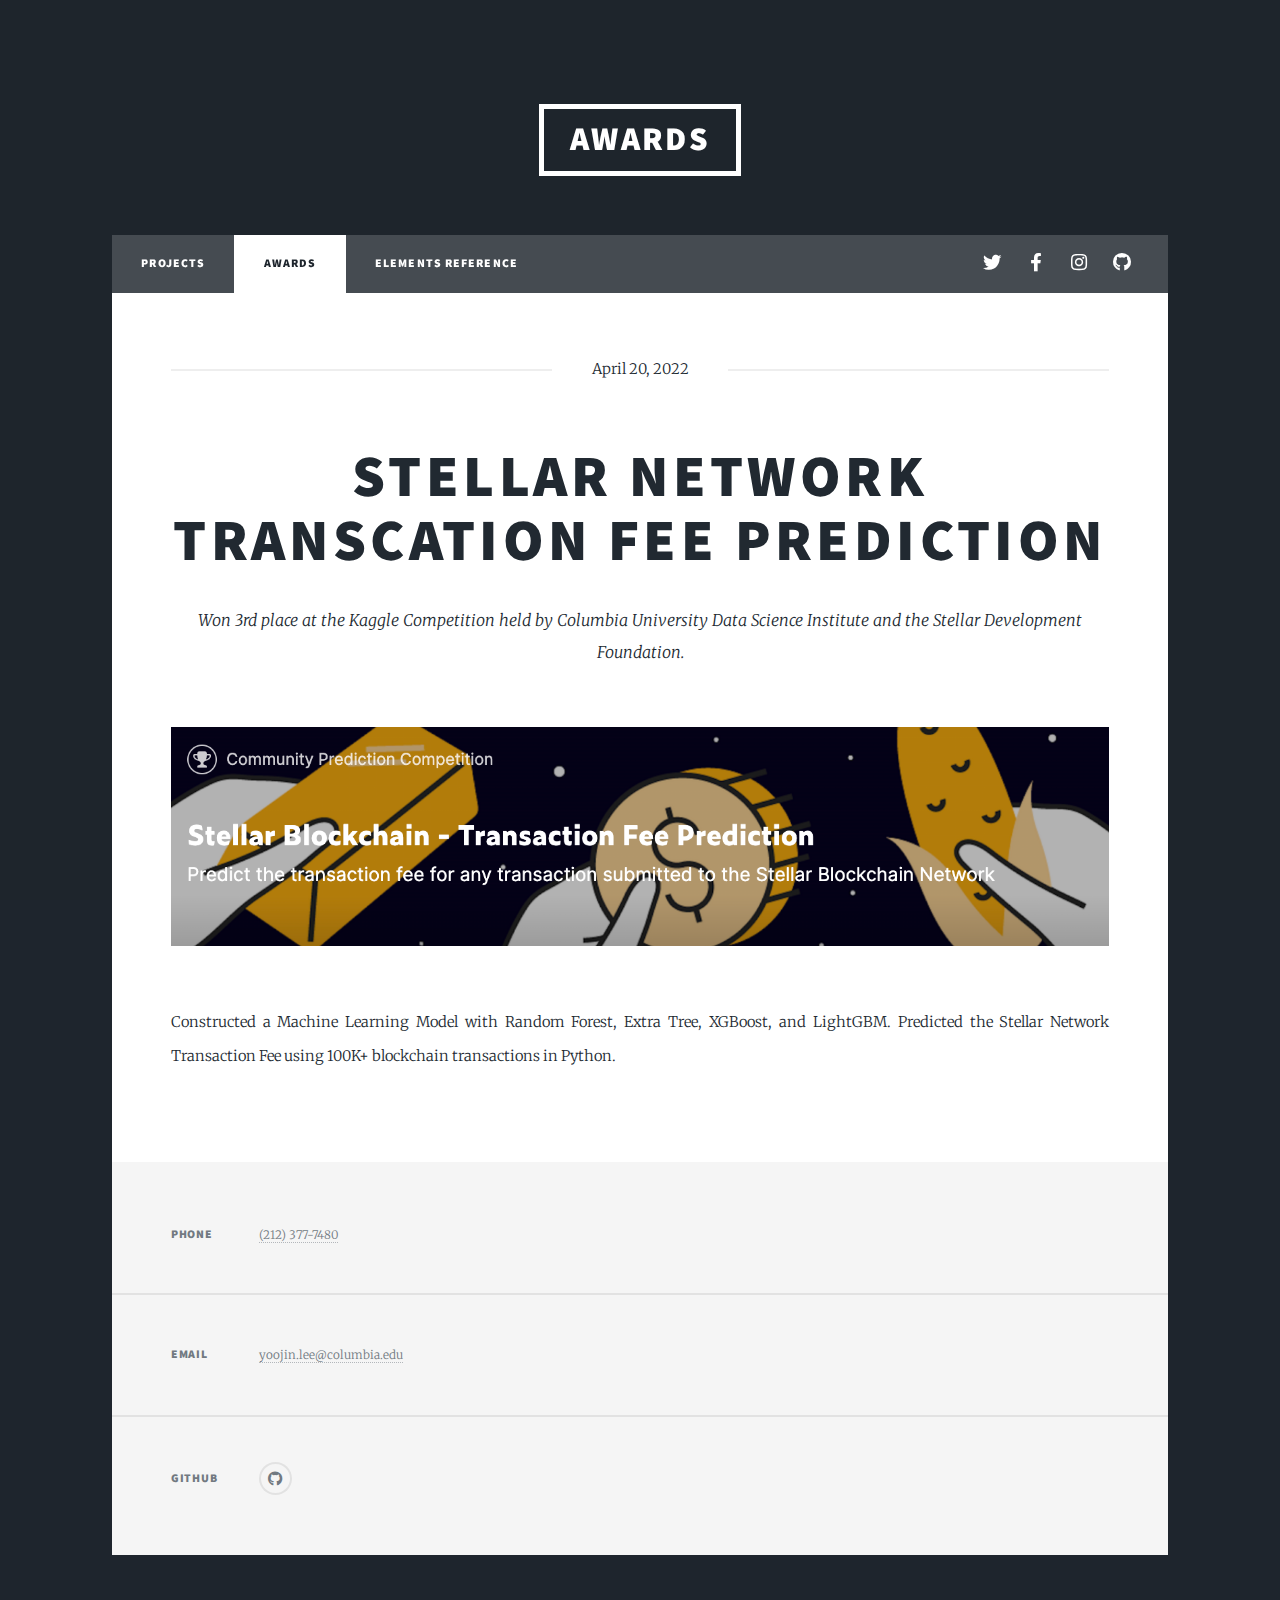
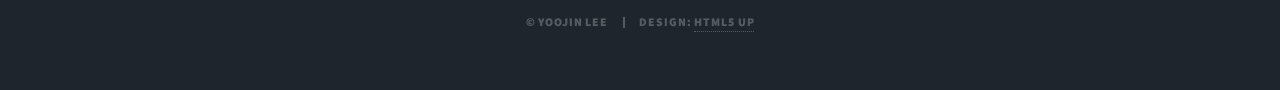
==== generic.html @ 4688cf3a "Add files via upload" ====
<!DOCTYPE HTML>
<!--
	Massively by HTML5 UP
	html5up.net | @ajlkn
	Free for personal and commercial use under the CCA 3.0 license (html5up.net/license)
-->
<html>
	<head>
		<title>Generic Page - Massively by HTML5 UP</title>
		<meta charset="utf-8" />
		<meta name="viewport" content="width=device-width, initial-scale=1, user-scalable=no" />
		<link rel="stylesheet" href="assets/css/main.css" />
		<noscript><link rel="stylesheet" href="assets/css/noscript.css" /></noscript>
	</head>
	<body class="is-preload">

		<!-- Wrapper -->
			<div id="wrapper">

				<!-- Header -->
					<header id="header">
						<a href="index.html" class="logo">AWARDS</a>
					</header>

				<!-- Nav -->
					<nav id="nav">
						<ul class="links">
							<li><a href="index.html">Projects</a></li>
							<li class="active"><a href="generic.html">Awards</a></li>
							<li><a href="elements.html">Elements Reference</a></li>
						</ul>
						<ul class="icons">
							<li><a href="#" class="icon brands fa-twitter"><span class="label">Twitter</span></a></li>
							<li><a href="#" class="icon brands fa-facebook-f"><span class="label">Facebook</span></a></li>
							<li><a href="#" class="icon brands fa-instagram"><span class="label">Instagram</span></a></li>
							<li><a href="#" class="icon brands fa-github"><span class="label">GitHub</span></a></li>
						</ul>
					</nav>

				<!-- Main -->
					<div id="main">

						<!-- Post -->
							<section class="post">
								<header class="major">
									<span class="date">April 20, 2022</span>
									<h1>Stellar Network Transcation Fee prediction<br />
									</h1>
									<p>Won 3rd place at the Kaggle Competition held by Columbia University Data Science Institute and the Stellar Development Foundation.</p>
								</header>
								<div class="image main"><img src="images/kaggle.png" alt="" /></div>
								<p> Constructed a Machine Learning Model with Random Forest, Extra Tree, XGBoost, and LightGBM. Predicted the Stellar Network Transaction Fee using 100K+ blockchain transactions in Python.
									</p>
							</section>

					</div>

				<!-- Footer -->
					<footer id="footer">

						<section class="split contact">
							<section>
								<h3>Phone</h3>
								<p><a href="#">(212) 377-7480</a></p>
							</section>
							<section>
								<h3>Email</h3>
								<p><a href="#">yoojin.lee@columbia.edu</a></p>
							</section>
							<section>
								<h3>Github</h3>
								<ul class="icons alt">
									<li><a href="#" class="icon brands alt fa-github"><span class="label">GitHub</span></a></li>
								</ul>
							</section>
						</section>
					</footer>

				<!-- Copyright -->
					<div id="copyright">
						<ul><li>&copy; Yoojin Lee</li><li>Design: <a href="https://html5up.net">HTML5 UP</a></li></ul>
					</div>

			</div>

		<!-- Scripts -->
			<script src="assets/js/jquery.min.js"></script>
			<script src="assets/js/jquery.scrollex.min.js"></script>
			<script src="assets/js/jquery.scrolly.min.js"></script>
			<script src="assets/js/browser.min.js"></script>
			<script src="assets/js/breakpoints.min.js"></script>
			<script src="assets/js/util.js"></script>
			<script src="assets/js/main.js"></script>

	</body>
</html>
---- assets/css/main.css ----
@import url(fontawesome-all.min.css);
@import url("https://fonts.googleapis.com/css?family=Merriweather:300,700,300italic,700italic|Source+Sans+Pro:900");

/*
	Massively by HTML5 UP
	html5up.net | @ajlkn
	Free for personal and commercial use under the CCA 3.0 license (html5up.net/license)
*/

html, body, div, span, applet, object,
iframe, h1, h2, h3, h4, h5, h6, p, blockquote,
pre, a, abbr, acronym, address, big, cite,
code, del, dfn, em, img, ins, kbd, q, s, samp,
small, strike, strong, sub, sup, tt, var, b,
u, i, center, dl, dt, dd, ol, ul, li, fieldset,
form, label, legend, table, caption, tbody,
tfoot, thead, tr, th, td, article, aside,
canvas, details, embed, figure, figcaption,
footer, header, hgroup, menu, nav, output, ruby,
section, summary, time, mark, audio, video {
	margin: 0;
	padding: 0;
	border: 0;
	font-size: 100%;
	font: inherit;
	vertical-align: baseline;}

article, aside, details, figcaption, figure,
footer, header, hgroup, menu, nav, section {
	display: block;}

body {
	line-height: 1;
}

ol, ul {
	list-style: none;
}

blockquote, q {
	quotes: none;
}

	blockquote:before, blockquote:after, q:before, q:after {
		content: '';
		content: none;
	}

table {
	border-collapse: collapse;
	border-spacing: 0;
}

body {
	-webkit-text-size-adjust: none;
}

mark {
	background-color: transparent;
	color: inherit;
}

input::-moz-focus-inner {
	border: 0;
	padding: 0;
}

input, select, textarea {
	-moz-appearance: none;
	-webkit-appearance: none;
	-ms-appearance: none;
	appearance: none;
}

/* Basic */

	@-ms-viewport {
		width: device-width;
	}

	body {
		-ms-overflow-style: scrollbar;
	}

	@media screen and (max-width: 480px) {

		html, body {
			min-width: 320px;
		}

	}

	html {
		box-sizing: border-box;
	}

	*, *:before, *:after {
		box-sizing: inherit;
	}

	body {
		background-color: #1e252d;
	}

		body.is-preload *, body.is-preload *:before, body.is-preload *:after {
			-moz-animation: none !important;
			-webkit-animation: none !important;
			-ms-animation: none !important;
			animation: none !important;
			-moz-transition: none !important;
			-webkit-transition: none !important;
			-ms-transition: none !important;
			transition: none !important;
		}

/* Type */

	html {
		font-size: 16pt;
	}

		@media screen and (max-width: 1680px) {

			html {
				font-size: 12pt;
			}

		}

		@media screen and (max-width: 1280px) {

			html {
				font-size: 11pt;
			}

		}

		@media screen and (max-width: 360px) {

			html {
				font-size: 10pt;
			}

		}

	body {
		color: #212931;
	}

	body, input, select, textarea {
		font-family: "Merriweather", Georgia, serif;
		font-weight: 300;
		font-size: 1rem;
		line-height: 2.375;
	}

	a {
		-moz-transition: color 0.2s ease-in-out, background-color 0.2s ease-in-out, border-color 0.2s ease-in-out, box-shadow 0.2s ease-in-out;
		-webkit-transition: color 0.2s ease-in-out, background-color 0.2s ease-in-out, border-color 0.2s ease-in-out, box-shadow 0.2s ease-in-out;
		-ms-transition: color 0.2s ease-in-out, background-color 0.2s ease-in-out, border-color 0.2s ease-in-out, box-shadow 0.2s ease-in-out;
		transition: color 0.2s ease-in-out, background-color 0.2s ease-in-out, border-color 0.2s ease-in-out, box-shadow 0.2s ease-in-out;
		border-bottom: dotted 1px;
		text-decoration: none;
	}

		a:hover {
			border-bottom-color: transparent;
		}

	strong, b {
		font-weight: 600;
	}

	em, i {
		font-style: italic;
	}

	p {
		text-align: justify;
		margin: 0 0 2rem 0;
	}

	h1, h2, h3, h4, h5, h6 {
		font-family: "Source Sans Pro", Helvetica, sans-serif;
		font-weight: 900;
		line-height: 1.5;
		letter-spacing: 0.075em;
		text-transform: uppercase;
		margin: 0 0 1rem 0;
	}

		h1 a, h2 a, h3 a, h4 a, h5 a, h6 a {
			border-bottom: 0;
			color: inherit;
			text-decoration: none;
		}

	h1 {
		font-size: 4rem;
		line-height: 1.1;
		margin: 0 0 2rem 0;
	}

	h2 {
		font-size: 1.75rem;
		line-height: 1.3;
		margin: 0 0 1.5rem 0;
	}

	h3 {
		font-size: 1.25rem;
		margin: 0 0 1.5rem 0;
	}

	h4 {
		font-size: 1rem;
	}

	h5 {
		font-size: 0.9rem;
	}

	h6 {
		font-size: 0.8rem;
	}

	sub {
		font-size: 0.8rem;
		position: relative;
		top: 0.5rem;
	}

	sup {
		font-size: 0.8rem;
		position: relative;
		top: -0.5rem;
	}

	blockquote {
		border-left: solid 4px;
		font-style: italic;
		margin: 0 0 2rem 0;
		padding: 0.5rem 0 0.5rem 2rem;
	}

	code {
		border: solid 2px;
		font-family: "Courier New", monospace;
		font-size: 0.9rem;
		margin: 0 0.25rem;
		padding: 0.25rem 0.65rem;
	}

	pre {
		-webkit-overflow-scrolling: touch;
		font-family: "Courier New", monospace;
		font-size: 0.9rem;
		margin: 0 0 2rem 0;
	}

		pre code {
			display: block;
			line-height: 1.75;
			padding: 1rem 1.5rem;
			overflow-x: auto;
		}

	hr {
		border: 0;
		border-bottom: solid 2px;
		margin: 3rem 0;
	}

		hr.major {
			margin: 5rem 0;
		}

	.align-left {
		text-align: left;
	}

	.align-center {
		text-align: center;
	}

	.align-right {
		text-align: right;
	}

	input, select, textarea {
		color: #212931;
	}

	a {
		color: #212931;
		border-bottom-color: rgba(33, 41, 49, 0.5);
	}

		a:hover {
			border-bottom-color: transparent;
			color: #18bfef !important;
		}

	strong, b {
		color: #212931;
	}

	h1, h2, h3, h4, h5, h6 {
		color: #212931;
	}

	blockquote {
		border-left-color: #eeeeee;
	}

	code {
		background: rgba(220, 220, 220, 0.25);
		border-color: #eeeeee;
	}

	hr {
		border-bottom-color: #eeeeee;
	}

/* Row */

	.row {
		display: flex;
		flex-wrap: wrap;
		box-sizing: border-box;
		align-items: stretch;
	}

		.row > * {
			box-sizing: border-box;
		}

		.row.gtr-uniform > * > :last-child {
			margin-bottom: 0;
		}

		.row.aln-left {
			justify-content: flex-start;
		}

		.row.aln-center {
			justify-content: center;
		}

		.row.aln-right {
			justify-content: flex-end;
		}

		.row.aln-top {
			align-items: flex-start;
		}

		.row.aln-middle {
			align-items: center;
		}

		.row.aln-bottom {
			align-items: flex-end;
		}

		.row > .imp {
			order: -1;
		}

		.row > .col-1 {
			width: 8.33333%;
		}

		.row > .off-1 {
			margin-left: 8.33333%;
		}

		.row > .col-2 {
			width: 16.66667%;
		}

		.row > .off-2 {
			margin-left: 16.66667%;
		}

		.row > .col-3 {
			width: 25%;
		}

		.row > .off-3 {
			margin-left: 25%;
		}

		.row > .col-4 {
			width: 33.33333%;
		}

		.row > .off-4 {
			margin-left: 33.33333%;
		}

		.row > .col-5 {
			width: 41.66667%;
		}

		.row > .off-5 {
			margin-left: 41.66667%;
		}

		.row > .col-6 {
			width: 50%;
		}

		.row > .off-6 {
			margin-left: 50%;
		}

		.row > .col-7 {
			width: 58.33333%;
		}

		.row > .off-7 {
			margin-left: 58.33333%;
		}

		.row > .col-8 {
			width: 66.66667%;
		}

		.row > .off-8 {
			margin-left: 66.66667%;
		}

		.row > .col-9 {
			width: 75%;
		}

		.row > .off-9 {
			margin-left: 75%;
		}

		.row > .col-10 {
			width: 83.33333%;
		}

		.row > .off-10 {
			margin-left: 83.33333%;
		}

		.row > .col-11 {
			width: 91.66667%;
		}

		.row > .off-11 {
			margin-left: 91.66667%;
		}

		.row > .col-12 {
			width: 100%;
		}

		.row > .off-12 {
			margin-left: 100%;
		}

		.row.gtr-0 {
			margin-top: 0;
			margin-left: 0rem;
		}

			.row.gtr-0 > * {
				padding: 0 0 0 0rem;
			}

			.row.gtr-0.gtr-uniform {
				margin-top: 0rem;
			}

				.row.gtr-0.gtr-uniform > * {
					padding-top: 0rem;
				}

		.row.gtr-25 {
			margin-top: 0;
			margin-left: -0.375rem;
		}

			.row.gtr-25 > * {
				padding: 0 0 0 0.375rem;
			}

			.row.gtr-25.gtr-uniform {
				margin-top: -0.375rem;
			}

				.row.gtr-25.gtr-uniform > * {
					padding-top: 0.375rem;
				}

		.row.gtr-50 {
			margin-top: 0;
			margin-left: -0.75rem;
		}

			.row.gtr-50 > * {
				padding: 0 0 0 0.75rem;
			}

			.row.gtr-50.gtr-uniform {
				margin-top: -0.75rem;
			}

				.row.gtr-50.gtr-uniform > * {
					padding-top: 0.75rem;
				}

		.row {
			margin-top: 0;
			margin-left: -1.5rem;
		}

			.row > * {
				padding: 0 0 0 1.5rem;
			}

			.row.gtr-uniform {
				margin-top: -1.5rem;
			}

				.row.gtr-uniform > * {
					padding-top: 1.5rem;
				}

		.row.gtr-150 {
			margin-top: 0;
			margin-left: -2.25rem;
		}

			.row.gtr-150 > * {
				padding: 0 0 0 2.25rem;
			}

			.row.gtr-150.gtr-uniform {
				margin-top: -2.25rem;
			}

				.row.gtr-150.gtr-uniform > * {
					padding-top: 2.25rem;
				}

		.row.gtr-200 {
			margin-top: 0;
			margin-left: -3rem;
		}

			.row.gtr-200 > * {
				padding: 0 0 0 3rem;
			}

			.row.gtr-200.gtr-uniform {
				margin-top: -3rem;
			}

				.row.gtr-200.gtr-uniform > * {
					padding-top: 3rem;
				}

		@media screen and (max-width: 1680px) {

			.row {
				display: flex;
				flex-wrap: wrap;
				box-sizing: border-box;
				align-items: stretch;
			}

				.row > * {
					box-sizing: border-box;
				}

				.row.gtr-uniform > * > :last-child {
					margin-bottom: 0;
				}

				.row.aln-left {
					justify-content: flex-start;
				}

				.row.aln-center {
					justify-content: center;
				}

				.row.aln-right {
					justify-content: flex-end;
				}

				.row.aln-top {
					align-items: flex-start;
				}

				.row.aln-middle {
					align-items: center;
				}

				.row.aln-bottom {
					align-items: flex-end;
				}

				.row > .imp-xlarge {
					order: -1;
				}

				.row > .col-1-xlarge {
					width: 8.33333%;
				}

				.row > .off-1-xlarge {
					margin-left: 8.33333%;
				}

				.row > .col-2-xlarge {
					width: 16.66667%;
				}

				.row > .off-2-xlarge {
					margin-left: 16.66667%;
				}

				.row > .col-3-xlarge {
					width: 25%;
				}

				.row > .off-3-xlarge {
					margin-left: 25%;
				}

				.row > .col-4-xlarge {
					width: 33.33333%;
				}

				.row > .off-4-xlarge {
					margin-left: 33.33333%;
				}

				.row > .col-5-xlarge {
					width: 41.66667%;
				}

				.row > .off-5-xlarge {
					margin-left: 41.66667%;
				}

				.row > .col-6-xlarge {
					width: 50%;
				}

				.row > .off-6-xlarge {
					margin-left: 50%;
				}

				.row > .col-7-xlarge {
					width: 58.33333%;
				}

				.row > .off-7-xlarge {
					margin-left: 58.33333%;
				}

				.row > .col-8-xlarge {
					width: 66.66667%;
				}

				.row > .off-8-xlarge {
					margin-left: 66.66667%;
				}

				.row > .col-9-xlarge {
					width: 75%;
				}

				.row > .off-9-xlarge {
					margin-left: 75%;
				}

				.row > .col-10-xlarge {
					width: 83.33333%;
				}

				.row > .off-10-xlarge {
					margin-left: 83.33333%;
				}

				.row > .col-11-xlarge {
					width: 91.66667%;
				}

				.row > .off-11-xlarge {
					margin-left: 91.66667%;
				}

				.row > .col-12-xlarge {
					width: 100%;
				}

				.row > .off-12-xlarge {
					margin-left: 100%;
				}

				.row.gtr-0 {
					margin-top: 0;
					margin-left: 0rem;
				}

					.row.gtr-0 > * {
						padding: 0 0 0 0rem;
					}

					.row.gtr-0.gtr-uniform {
						margin-top: 0rem;
					}

						.row.gtr-0.gtr-uniform > * {
							padding-top: 0rem;
						}

				.row.gtr-25 {
					margin-top: 0;
					margin-left: -0.375rem;
				}

					.row.gtr-25 > * {
						padding: 0 0 0 0.375rem;
					}

					.row.gtr-25.gtr-uniform {
						margin-top: -0.375rem;
					}

						.row.gtr-25.gtr-uniform > * {
							padding-top: 0.375rem;
						}

				.row.gtr-50 {
					margin-top: 0;
					margin-left: -0.75rem;
				}

					.row.gtr-50 > * {
						padding: 0 0 0 0.75rem;
					}

					.row.gtr-50.gtr-uniform {
						margin-top: -0.75rem;
					}

						.row.gtr-50.gtr-uniform > * {
							padding-top: 0.75rem;
						}

				.row {
					margin-top: 0;
					margin-left: -1.5rem;
				}

					.row > * {
						padding: 0 0 0 1.5rem;
					}

					.row.gtr-uniform {
						margin-top: -1.5rem;
					}

						.row.gtr-uniform > * {
							padding-top: 1.5rem;
						}

				.row.gtr-150 {
					margin-top: 0;
					margin-left: -2.25rem;
				}

					.row.gtr-150 > * {
						padding: 0 0 0 2.25rem;
					}

					.row.gtr-150.gtr-uniform {
						margin-top: -2.25rem;
					}

						.row.gtr-150.gtr-uniform > * {
							padding-top: 2.25rem;
						}

				.row.gtr-200 {
					margin-top: 0;
					margin-left: -3rem;
				}

					.row.gtr-200 > * {
						padding: 0 0 0 3rem;
					}

					.row.gtr-200.gtr-uniform {
						margin-top: -3rem;
					}

						.row.gtr-200.gtr-uniform > * {
							padding-top: 3rem;
						}

		}

		@media screen and (max-width: 1280px) {

			.row {
				display: flex;
				flex-wrap: wrap;
				box-sizing: border-box;
				align-items: stretch;
			}

				.row > * {
					box-sizing: border-box;
				}

				.row.gtr-uniform > * > :last-child {
					margin-bottom: 0;
				}

				.row.aln-left {
					justify-content: flex-start;
				}

				.row.aln-center {
					justify-content: center;
				}

				.row.aln-right {
					justify-content: flex-end;
				}

				.row.aln-top {
					align-items: flex-start;
				}

				.row.aln-middle {
					align-items: center;
				}

				.row.aln-bottom {
					align-items: flex-end;
				}

				.row > .imp-large {
					order: -1;
				}

				.row > .col-1-large {
					width: 8.33333%;
				}

				.row > .off-1-large {
					margin-left: 8.33333%;
				}

				.row > .col-2-large {
					width: 16.66667%;
				}

				.row > .off-2-large {
					margin-left: 16.66667%;
				}

				.row > .col-3-large {
					width: 25%;
				}

				.row > .off-3-large {
					margin-left: 25%;
				}

				.row > .col-4-large {
					width: 33.33333%;
				}

				.row > .off-4-large {
					margin-left: 33.33333%;
				}

				.row > .col-5-large {
					width: 41.66667%;
				}

				.row > .off-5-large {
					margin-left: 41.66667%;
				}

				.row > .col-6-large {
					width: 50%;
				}

				.row > .off-6-large {
					margin-left: 50%;
				}

				.row > .col-7-large {
					width: 58.33333%;
				}

				.row > .off-7-large {
					margin-left: 58.33333%;
				}

				.row > .col-8-large {
					width: 66.66667%;
				}

				.row > .off-8-large {
					margin-left: 66.66667%;
				}

				.row > .col-9-large {
					width: 75%;
				}

				.row > .off-9-large {
					margin-left: 75%;
				}

				.row > .col-10-large {
					width: 83.33333%;
				}

				.row > .off-10-large {
					margin-left: 83.33333%;
				}

				.row > .col-11-large {
					width: 91.66667%;
				}

				.row > .off-11-large {
					margin-left: 91.66667%;
				}

				.row > .col-12-large {
					width: 100%;
				}

				.row > .off-12-large {
					margin-left: 100%;
				}

				.row.gtr-0 {
					margin-top: 0;
					margin-left: 0rem;
				}

					.row.gtr-0 > * {
						padding: 0 0 0 0rem;
					}

					.row.gtr-0.gtr-uniform {
						margin-top: 0rem;
					}

						.row.gtr-0.gtr-uniform > * {
							padding-top: 0rem;
						}

				.row.gtr-25 {
					margin-top: 0;
					margin-left: -0.375rem;
				}

					.row.gtr-25 > * {
						padding: 0 0 0 0.375rem;
					}

					.row.gtr-25.gtr-uniform {
						margin-top: -0.375rem;
					}

						.row.gtr-25.gtr-uniform > * {
							padding-top: 0.375rem;
						}

				.row.gtr-50 {
					margin-top: 0;
					margin-left: -0.75rem;
				}

					.row.gtr-50 > * {
						padding: 0 0 0 0.75rem;
					}

					.row.gtr-50.gtr-uniform {
						margin-top: -0.75rem;
					}

						.row.gtr-50.gtr-uniform > * {
							padding-top: 0.75rem;
						}

				.row {
					margin-top: 0;
					margin-left: -1.5rem;
				}

					.row > * {
						padding: 0 0 0 1.5rem;
					}

					.row.gtr-uniform {
						margin-top: -1.5rem;
					}

						.row.gtr-uniform > * {
							padding-top: 1.5rem;
						}

				.row.gtr-150 {
					margin-top: 0;
					margin-left: -2.25rem;
				}

					.row.gtr-150 > * {
						padding: 0 0 0 2.25rem;
					}

					.row.gtr-150.gtr-uniform {
						margin-top: -2.25rem;
					}

						.row.gtr-150.gtr-uniform > * {
							padding-top: 2.25rem;
						}

				.row.gtr-200 {
					margin-top: 0;
					margin-left: -3rem;
				}

					.row.gtr-200 > * {
						padding: 0 0 0 3rem;
					}

					.row.gtr-200.gtr-uniform {
						margin-top: -3rem;
					}

						.row.gtr-200.gtr-uniform > * {
							padding-top: 3rem;
						}

		}

		@media screen and (max-width: 980px) {

			.row {
				display: flex;
				flex-wrap: wrap;
				box-sizing: border-box;
				align-items: stretch;
			}

				.row > * {
					box-sizing: border-box;
				}

				.row.gtr-uniform > * > :last-child {
					margin-bottom: 0;
				}

				.row.aln-left {
					justify-content: flex-start;
				}

				.row.aln-center {
					justify-content: center;
				}

				.row.aln-right {
					justify-content: flex-end;
				}

				.row.aln-top {
					align-items: flex-start;
				}

				.row.aln-middle {
					align-items: center;
				}

				.row.aln-bottom {
					align-items: flex-end;
				}

				.row > .imp-medium {
					order: -1;
				}

				.row > .col-1-medium {
					width: 8.33333%;
				}

				.row > .off-1-medium {
					margin-left: 8.33333%;
				}

				.row > .col-2-medium {
					width: 16.66667%;
				}

				.row > .off-2-medium {
					margin-left: 16.66667%;
				}

				.row > .col-3-medium {
					width: 25%;
				}

				.row > .off-3-medium {
					margin-left: 25%;
				}

				.row > .col-4-medium {
					width: 33.33333%;
				}

				.row > .off-4-medium {
					margin-left: 33.33333%;
				}

				.row > .col-5-medium {
					width: 41.66667%;
				}

				.row > .off-5-medium {
					margin-left: 41.66667%;
				}

				.row > .col-6-medium {
					width: 50%;
				}

				.row > .off-6-medium {
					margin-left: 50%;
				}

				.row > .col-7-medium {
					width: 58.33333%;
				}

				.row > .off-7-medium {
					margin-left: 58.33333%;
				}

				.row > .col-8-medium {
					width: 66.66667%;
				}

				.row > .off-8-medium {
					margin-left: 66.66667%;
				}

				.row > .col-9-medium {
					width: 75%;
				}

				.row > .off-9-medium {
					margin-left: 75%;
				}

				.row > .col-10-medium {
					width: 83.33333%;
				}

				.row > .off-10-medium {
					margin-left: 83.33333%;
				}

				.row > .col-11-medium {
					width: 91.66667%;
				}

				.row > .off-11-medium {
					margin-left: 91.66667%;
				}

				.row > .col-12-medium {
					width: 100%;
				}

				.row > .off-12-medium {
					margin-left: 100%;
				}

				.row.gtr-0 {
					margin-top: 0;
					margin-left: 0rem;
				}

					.row.gtr-0 > * {
						padding: 0 0 0 0rem;
					}

					.row.gtr-0.gtr-uniform {
						margin-top: 0rem;
					}

						.row.gtr-0.gtr-uniform > * {
							padding-top: 0rem;
						}

				.row.gtr-25 {
					margin-top: 0;
					margin-left: -0.375rem;
				}

					.row.gtr-25 > * {
						padding: 0 0 0 0.375rem;
					}

					.row.gtr-25.gtr-uniform {
						margin-top: -0.375rem;
					}

						.row.gtr-25.gtr-uniform > * {
							padding-top: 0.375rem;
						}

				.row.gtr-50 {
					margin-top: 0;
					margin-left: -0.75rem;
				}

					.row.gtr-50 > * {
						padding: 0 0 0 0.75rem;
					}

					.row.gtr-50.gtr-uniform {
						margin-top: -0.75rem;
					}

						.row.gtr-50.gtr-uniform > * {
							padding-top: 0.75rem;
						}

				.row {
					margin-top: 0;
					margin-left: -1.5rem;
				}

					.row > * {
						padding: 0 0 0 1.5rem;
					}

					.row.gtr-uniform {
						margin-top: -1.5rem;
					}

						.row.gtr-uniform > * {
							padding-top: 1.5rem;
						}

				.row.gtr-150 {
					margin-top: 0;
					margin-left: -2.25rem;
				}

					.row.gtr-150 > * {
						padding: 0 0 0 2.25rem;
					}

					.row.gtr-150.gtr-uniform {
						margin-top: -2.25rem;
					}

						.row.gtr-150.gtr-uniform > * {
							padding-top: 2.25rem;
						}

				.row.gtr-200 {
					margin-top: 0;
					margin-left: -3rem;
				}

					.row.gtr-200 > * {
						padding: 0 0 0 3rem;
					}

					.row.gtr-200.gtr-uniform {
						margin-top: -3rem;
					}

						.row.gtr-200.gtr-uniform > * {
							padding-top: 3rem;
						}

		}

		@media screen and (max-width: 736px) {

			.row {
				display: flex;
				flex-wrap: wrap;
				box-sizing: border-box;
				align-items: stretch;
			}

				.row > * {
					box-sizing: border-box;
				}

				.row.gtr-uniform > * > :last-child {
					margin-bottom: 0;
				}

				.row.aln-left {
					justify-content: flex-start;
				}

				.row.aln-center {
					justify-content: center;
				}

				.row.aln-right {
					justify-content: flex-end;
				}

				.row.aln-top {
					align-items: flex-start;
				}

				.row.aln-middle {
					align-items: center;
				}

				.row.aln-bottom {
					align-items: flex-end;
				}

				.row > .imp-small {
					order: -1;
				}

				.row > .col-1-small {
					width: 8.33333%;
				}

				.row > .off-1-small {
					margin-left: 8.33333%;
				}

				.row > .col-2-small {
					width: 16.66667%;
				}

				.row > .off-2-small {
					margin-left: 16.66667%;
				}

				.row > .col-3-small {
					width: 25%;
				}

				.row > .off-3-small {
					margin-left: 25%;
				}

				.row > .col-4-small {
					width: 33.33333%;
				}

				.row > .off-4-small {
					margin-left: 33.33333%;
				}

				.row > .col-5-small {
					width: 41.66667%;
				}

				.row > .off-5-small {
					margin-left: 41.66667%;
				}

				.row > .col-6-small {
					width: 50%;
				}

				.row > .off-6-small {
					margin-left: 50%;
				}

				.row > .col-7-small {
					width: 58.33333%;
				}

				.row > .off-7-small {
					margin-left: 58.33333%;
				}

				.row > .col-8-small {
					width: 66.66667%;
				}

				.row > .off-8-small {
					margin-left: 66.66667%;
				}

				.row > .col-9-small {
					width: 75%;
				}

				.row > .off-9-small {
					margin-left: 75%;
				}

				.row > .col-10-small {
					width: 83.33333%;
				}

				.row > .off-10-small {
					margin-left: 83.33333%;
				}

				.row > .col-11-small {
					width: 91.66667%;
				}

				.row > .off-11-small {
					margin-left: 91.66667%;
				}

				.row > .col-12-small {
					width: 100%;
				}

				.row > .off-12-small {
					margin-left: 100%;
				}

				.row.gtr-0 {
					margin-top: 0;
					margin-left: 0rem;
				}

					.row.gtr-0 > * {
						padding: 0 0 0 0rem;
					}

					.row.gtr-0.gtr-uniform {
						margin-top: 0rem;
					}

						.row.gtr-0.gtr-uniform > * {
							padding-top: 0rem;
						}

				.row.gtr-25 {
					margin-top: 0;
					margin-left: -0.375rem;
				}

					.row.gtr-25 > * {
						padding: 0 0 0 0.375rem;
					}

					.row.gtr-25.gtr-uniform {
						margin-top: -0.375rem;
					}

						.row.gtr-25.gtr-uniform > * {
							padding-top: 0.375rem;
						}

				.row.gtr-50 {
					margin-top: 0;
					margin-left: -0.75rem;
				}

					.row.gtr-50 > * {
						padding: 0 0 0 0.75rem;
					}

					.row.gtr-50.gtr-uniform {
						margin-top: -0.75rem;
					}

						.row.gtr-50.gtr-uniform > * {
							padding-top: 0.75rem;
						}

				.row {
					margin-top: 0;
					margin-left: -1.5rem;
				}

					.row > * {
						padding: 0 0 0 1.5rem;
					}

					.row.gtr-uniform {
						margin-top: -1.5rem;
					}

						.row.gtr-uniform > * {
							padding-top: 1.5rem;
						}

				.row.gtr-150 {
					margin-top: 0;
					margin-left: -2.25rem;
				}

					.row.gtr-150 > * {
						padding: 0 0 0 2.25rem;
					}

					.row.gtr-150.gtr-uniform {
						margin-top: -2.25rem;
					}

						.row.gtr-150.gtr-uniform > * {
							padding-top: 2.25rem;
						}

				.row.gtr-200 {
					margin-top: 0;
					margin-left: -3rem;
				}

					.row.gtr-200 > * {
						padding: 0 0 0 3rem;
					}

					.row.gtr-200.gtr-uniform {
						margin-top: -3rem;
					}

						.row.gtr-200.gtr-uniform > * {
							padding-top: 3rem;
						}

		}

		@media screen and (max-width: 480px) {

			.row {
				display: flex;
				flex-wrap: wrap;
				box-sizing: border-box;
				align-items: stretch;
			}

				.row > * {
					box-sizing: border-box;
				}

				.row.gtr-uniform > * > :last-child {
					margin-bottom: 0;
				}

				.row.aln-left {
					justify-content: flex-start;
				}

				.row.aln-center {
					justify-content: center;
				}

				.row.aln-right {
					justify-content: flex-end;
				}

				.row.aln-top {
					align-items: flex-start;
				}

				.row.aln-middle {
					align-items: center;
				}

				.row.aln-bottom {
					align-items: flex-end;
				}

				.row > .imp-xsmall {
					order: -1;
				}

				.row > .col-1-xsmall {
					width: 8.33333%;
				}

				.row > .off-1-xsmall {
					margin-left: 8.33333%;
				}

				.row > .col-2-xsmall {
					width: 16.66667%;
				}

				.row > .off-2-xsmall {
					margin-left: 16.66667%;
				}

				.row > .col-3-xsmall {
					width: 25%;
				}

				.row > .off-3-xsmall {
					margin-left: 25%;
				}

				.row > .col-4-xsmall {
					width: 33.33333%;
				}

				.row > .off-4-xsmall {
					margin-left: 33.33333%;
				}

				.row > .col-5-xsmall {
					width: 41.66667%;
				}

				.row > .off-5-xsmall {
					margin-left: 41.66667%;
				}

				.row > .col-6-xsmall {
					width: 50%;
				}

				.row > .off-6-xsmall {
					margin-left: 50%;
				}

				.row > .col-7-xsmall {
					width: 58.33333%;
				}

				.row > .off-7-xsmall {
					margin-left: 58.33333%;
				}

				.row > .col-8-xsmall {
					width: 66.66667%;
				}

				.row > .off-8-xsmall {
					margin-left: 66.66667%;
				}

				.row > .col-9-xsmall {
					width: 75%;
				}

				.row > .off-9-xsmall {
					margin-left: 75%;
				}

				.row > .col-10-xsmall {
					width: 83.33333%;
				}

				.row > .off-10-xsmall {
					margin-left: 83.33333%;
				}

				.row > .col-11-xsmall {
					width: 91.66667%;
				}

				.row > .off-11-xsmall {
					margin-left: 91.66667%;
				}

				.row > .col-12-xsmall {
					width: 100%;
				}

				.row > .off-12-xsmall {
					margin-left: 100%;
				}

				.row.gtr-0 {
					margin-top: 0;
					margin-left: 0rem;
				}

					.row.gtr-0 > * {
						padding: 0 0 0 0rem;
					}

					.row.gtr-0.gtr-uniform {
						margin-top: 0rem;
					}

						.row.gtr-0.gtr-uniform > * {
							padding-top: 0rem;
						}

				.row.gtr-25 {
					margin-top: 0;
					margin-left: -0.375rem;
				}

					.row.gtr-25 > * {
						padding: 0 0 0 0.375rem;
					}

					.row.gtr-25.gtr-uniform {
						margin-top: -0.375rem;
					}

						.row.gtr-25.gtr-uniform > * {
							padding-top: 0.375rem;
						}

				.row.gtr-50 {
					margin-top: 0;
					margin-left: -0.75rem;
				}

					.row.gtr-50 > * {
						padding: 0 0 0 0.75rem;
					}

					.row.gtr-50.gtr-uniform {
						margin-top: -0.75rem;
					}

						.row.gtr-50.gtr-uniform > * {
							padding-top: 0.75rem;
						}

				.row {
					margin-top: 0;
					margin-left: -1.5rem;
				}

					.row > * {
						padding: 0 0 0 1.5rem;
					}

					.row.gtr-uniform {
						margin-top: -1.5rem;
					}

						.row.gtr-uniform > * {
							padding-top: 1.5rem;
						}

				.row.gtr-150 {
					margin-top: 0;
					margin-left: -2.25rem;
				}

					.row.gtr-150 > * {
						padding: 0 0 0 2.25rem;
					}

					.row.gtr-150.gtr-uniform {
						margin-top: -2.25rem;
					}

						.row.gtr-150.gtr-uniform > * {
							padding-top: 2.25rem;
						}

				.row.gtr-200 {
					margin-top: 0;
					margin-left: -3rem;
				}

					.row.gtr-200 > * {
						padding: 0 0 0 3rem;
					}

					.row.gtr-200.gtr-uniform {
						margin-top: -3rem;
					}

						.row.gtr-200.gtr-uniform > * {
							padding-top: 3rem;
						}

		}

		@media screen and (max-width: 360px) {

			.row {
				display: flex;
				flex-wrap: wrap;
				box-sizing: border-box;
				align-items: stretch;
			}

				.row > * {
					box-sizing: border-box;
				}

				.row.gtr-uniform > * > :last-child {
					margin-bottom: 0;
				}

				.row.aln-left {
					justify-content: flex-start;
				}

				.row.aln-center {
					justify-content: center;
				}

				.row.aln-right {
					justify-content: flex-end;
				}

				.row.aln-top {
					align-items: flex-start;
				}

				.row.aln-middle {
					align-items: center;
				}

				.row.aln-bottom {
					align-items: flex-end;
				}

				.row > .imp-xxsmall {
					order: -1;
				}

				.row > .col-1-xxsmall {
					width: 8.33333%;
				}

				.row > .off-1-xxsmall {
					margin-left: 8.33333%;
				}

				.row > .col-2-xxsmall {
					width: 16.66667%;
				}

				.row > .off-2-xxsmall {
					margin-left: 16.66667%;
				}

				.row > .col-3-xxsmall {
					width: 25%;
				}

				.row > .off-3-xxsmall {
					margin-left: 25%;
				}

				.row > .col-4-xxsmall {
					width: 33.33333%;
				}

				.row > .off-4-xxsmall {
					margin-left: 33.33333%;
				}

				.row > .col-5-xxsmall {
					width: 41.66667%;
				}

				.row > .off-5-xxsmall {
					margin-left: 41.66667%;
				}

				.row > .col-6-xxsmall {
					width: 50%;
				}

				.row > .off-6-xxsmall {
					margin-left: 50%;
				}

				.row > .col-7-xxsmall {
					width: 58.33333%;
				}

				.row > .off-7-xxsmall {
					margin-left: 58.33333%;
				}

				.row > .col-8-xxsmall {
					width: 66.66667%;
				}

				.row > .off-8-xxsmall {
					margin-left: 66.66667%;
				}

				.row > .col-9-xxsmall {
					width: 75%;
				}

				.row > .off-9-xxsmall {
					margin-left: 75%;
				}

				.row > .col-10-xxsmall {
					width: 83.33333%;
				}

				.row > .off-10-xxsmall {
					margin-left: 83.33333%;
				}

				.row > .col-11-xxsmall {
					width: 91.66667%;
				}

				.row > .off-11-xxsmall {
					margin-left: 91.66667%;
				}

				.row > .col-12-xxsmall {
					width: 100%;
				}

				.row > .off-12-xxsmall {
					margin-left: 100%;
				}

				.row.gtr-0 {
					margin-top: 0;
					margin-left: 0rem;
				}

					.row.gtr-0 > * {
						padding: 0 0 0 0rem;
					}

					.row.gtr-0.gtr-uniform {
						margin-top: 0rem;
					}

						.row.gtr-0.gtr-uniform > * {
							padding-top: 0rem;
						}

				.row.gtr-25 {
					margin-top: 0;
					margin-left: -0.375rem;
				}

					.row.gtr-25 > * {
						padding: 0 0 0 0.375rem;
					}

					.row.gtr-25.gtr-uniform {
						margin-top: -0.375rem;
					}

						.row.gtr-25.gtr-uniform > * {
							padding-top: 0.375rem;
						}

				.row.gtr-50 {
					margin-top: 0;
					margin-left: -0.75rem;
				}

					.row.gtr-50 > * {
						padding: 0 0 0 0.75rem;
					}

					.row.gtr-50.gtr-uniform {
						margin-top: -0.75rem;
					}

						.row.gtr-50.gtr-uniform > * {
							padding-top: 0.75rem;
						}

				.row {
					margin-top: 0;
					margin-left: -1.5rem;
				}

					.row > * {
						padding: 0 0 0 1.5rem;
					}

					.row.gtr-uniform {
						margin-top: -1.5rem;
					}

						.row.gtr-uniform > * {
							padding-top: 1.5rem;
						}

				.row.gtr-150 {
					margin-top: 0;
					margin-left: -2.25rem;
				}

					.row.gtr-150 > * {
						padding: 0 0 0 2.25rem;
					}

					.row.gtr-150.gtr-uniform {
						margin-top: -2.25rem;
					}

						.row.gtr-150.gtr-uniform > * {
							padding-top: 2.25rem;
						}

				.row.gtr-200 {
					margin-top: 0;
					margin-left: -3rem;
				}

					.row.gtr-200 > * {
						padding: 0 0 0 3rem;
					}

					.row.gtr-200.gtr-uniform {
						margin-top: -3rem;
					}

						.row.gtr-200.gtr-uniform > * {
							padding-top: 3rem;
						}

		}

/* Box */

	.box {
		border: solid 2px;
		margin-bottom: 2rem;
		padding: 1.5rem;
	}

		.box > :last-child,
		.box > :last-child > :last-child,
		.box > :last-child > :last-child > :last-child {
			margin-bottom: 0;
		}

		.box.alt {
			border: 0;
			border-radius: 0;
			padding: 0;
		}

	.box {
		border-color: #eeeeee;
	}

/* Button */

	input[type="submit"],
	input[type="reset"],
	input[type="button"],
	button,
	.button {
		-moz-appearance: none;
		-webkit-appearance: none;
		-ms-appearance: none;
		appearance: none;
		-moz-transition: background-color 0.2s ease-in-out, box-shadow 0.2s ease-in-out, color 0.2s ease-in-out;
		-webkit-transition: background-color 0.2s ease-in-out, box-shadow 0.2s ease-in-out, color 0.2s ease-in-out;
		-ms-transition: background-color 0.2s ease-in-out, box-shadow 0.2s ease-in-out, color 0.2s ease-in-out;
		transition: background-color 0.2s ease-in-out, box-shadow 0.2s ease-in-out, color 0.2s ease-in-out;
		border: 0;
		border-radius: 0;
		cursor: pointer;
		display: inline-block;
		font-family: "Source Sans Pro", Helvetica, sans-serif;
		font-size: 0.8rem;
		font-weight: 900;
		letter-spacing: 0.075em;
		height: 3rem;
		line-height: 3rem;
		padding: 0 2rem;
		text-align: center;
		text-decoration: none;
		text-transform: uppercase;
		white-space: nowrap;
	}

		input[type="submit"].icon:before,
		input[type="reset"].icon:before,
		input[type="button"].icon:before,
		button.icon:before,
		.button.icon:before {
			margin-right: 0.5rem;
		}

		input[type="submit"].icon.solo,
		input[type="reset"].icon.solo,
		input[type="button"].icon.solo,
		button.icon.solo,
		.button.icon.solo {
			position: relative;
			width: 4rem;
			height: 4rem;
			line-height: 4rem;
			border-radius: 4rem;
			text-indent: 4rem;
			overflow: hidden;
			padding: 0;
			white-space: nowrap;
		}

			input[type="submit"].icon.solo:before,
			input[type="reset"].icon.solo:before,
			input[type="button"].icon.solo:before,
			button.icon.solo:before,
			.button.icon.solo:before {
				position: absolute;
				display: block;
				top: 0;
				left: 0;
				width: inherit;
				height: inherit;
				line-height: inherit;
				font-size: 1.25rem;
				margin-right: 0;
				text-align: center;
				text-indent: 0;
			}

		input[type="submit"].fit,
		input[type="reset"].fit,
		input[type="button"].fit,
		button.fit,
		.button.fit {
			width: 100%;
		}

		input[type="submit"].small,
		input[type="reset"].small,
		input[type="button"].small,
		button.small,
		.button.small {
			font-size: 0.7rem;
			height: 2.5rem;
			line-height: 2.5rem;
			padding: 0 1.5rem;
		}

		input[type="submit"].large,
		input[type="reset"].large,
		input[type="button"].large,
		button.large,
		.button.large {
			font-size: 0.9rem;
			height: 3.5rem;
			line-height: 3.5rem;
			padding: 0 2.75rem;
		}

		@media screen and (max-width: 980px) {

			input[type="submit"],
			input[type="reset"],
			input[type="button"],
			button,
			.button {
				font-size: 0.9rem;
				height: 3.25rem;
				line-height: 3.25rem;
			}

				input[type="submit"].large,
				input[type="reset"].large,
				input[type="button"].large,
				button.large,
				.button.large {
					font-size: 1rem;
					height: 3.75rem;
					line-height: 3.75rem;
				}

		}

		input[type="submit"].disabled, input[type="submit"]:disabled,
		input[type="reset"].disabled,
		input[type="reset"]:disabled,
		input[type="button"].disabled,
		input[type="button"]:disabled,
		button.disabled,
		button:disabled,
		.button.disabled,
		.button:disabled {
			pointer-events: none;
			opacity: 0.25;
		}

	input[type="submit"],
	input[type="reset"],
	input[type="button"],
	button,
	.button {
		background-color: transparent;
		box-shadow: inset 0 0 0 2px #212931;
		color: #212931 !important;
	}

		input[type="submit"]:hover,
		input[type="reset"]:hover,
		input[type="button"]:hover,
		button:hover,
		.button:hover {
			box-shadow: inset 0 0 0 2px #18bfef;
			color: #18bfef !important;
		}

		input[type="submit"].primary,
		input[type="reset"].primary,
		input[type="button"].primary,
		button.primary,
		.button.primary {
			background-color: #212931;
			box-shadow: none;
			color: #ffffff !important;
		}

			input[type="submit"].primary:hover,
			input[type="reset"].primary:hover,
			input[type="button"].primary:hover,
			button.primary:hover,
			.button.primary:hover {
				background-color: #18bfef;
			}

/* Form */

	form {
		margin: 0 0 2rem 0;
	}

		form > :last-child {
			margin-bottom: 0;
		}

		form > .fields {
			display: -moz-flex;
			display: -webkit-flex;
			display: -ms-flex;
			display: flex;
			-moz-flex-wrap: wrap;
			-webkit-flex-wrap: wrap;
			-ms-flex-wrap: wrap;
			flex-wrap: wrap;
			width: calc(100% + 3rem);
			margin: -1.5rem 0 2rem -1.5rem;
		}

			form > .fields > .field {
				-moz-flex-grow: 0;
				-webkit-flex-grow: 0;
				-ms-flex-grow: 0;
				flex-grow: 0;
				-moz-flex-shrink: 0;
				-webkit-flex-shrink: 0;
				-ms-flex-shrink: 0;
				flex-shrink: 0;
				padding: 1.5rem 0 0 1.5rem;
				width: calc(100% - 1.5rem);
			}

				form > .fields > .field.half {
					width: calc(50% - 0.75rem);
				}

				form > .fields > .field.third {
					width: calc(100%/3 - 0.5rem);
				}

				form > .fields > .field.quarter {
					width: calc(25% - 0.375rem);
				}

		@media screen and (max-width: 480px) {

			form > .fields {
				width: calc(100% + 3rem);
				margin: -1.5rem 0 2rem -1.5rem;
			}

				form > .fields > .field {
					padding: 1.5rem 0 0 1.5rem;
					width: calc(100% - 1.5rem);
				}

					form > .fields > .field.half {
						width: calc(100% - 1.5rem);
					}

					form > .fields > .field.third {
						width: calc(100% - 1.5rem);
					}

					form > .fields > .field.quarter {
						width: calc(100% - 1.5rem);
					}

		}

	label {
		display: block;
		font-family: "Source Sans Pro", Helvetica, sans-serif;
		font-weight: 900;
		line-height: 1.5;
		letter-spacing: 0.075em;
		font-size: 0.8rem;
		text-transform: uppercase;
		margin: 0 0 0.75rem 0;
	}

		@media screen and (max-width: 980px) {

			label {
				font-size: 0.9rem;
			}

		}

	input[type="text"],
	input[type="password"],
	input[type="email"],
	select,
	textarea {
		-moz-appearance: none;
		-webkit-appearance: none;
		-ms-appearance: none;
		appearance: none;
		background: transparent;
		border-radius: 0;
		border: solid 2px;
		color: inherit;
		display: block;
		outline: 0;
		padding: 0 1rem;
		text-decoration: none;
		width: 100%;
	}

		input[type="text"]:invalid,
		input[type="password"]:invalid,
		input[type="email"]:invalid,
		select:invalid,
		textarea:invalid {
			box-shadow: none;
		}

	select {
		background-size: 1.25rem;
		background-repeat: no-repeat;
		background-position: calc(100% - 1rem) center;
		height: 3rem;
		padding-right: 3rem;
		text-overflow: ellipsis;
	}

		select:focus::-ms-value {
			background-color: transparent;
		}

		select::-ms-expand {
			display: none;
		}

	input[type="text"],
	input[type="password"],
	input[type="email"],
	select {
		height: 3rem;
	}

	textarea {
		padding: 0.75rem 1rem;
	}

	input[type="checkbox"],
	input[type="radio"] {
		-moz-appearance: none;
		-webkit-appearance: none;
		-ms-appearance: none;
		appearance: none;
		display: block;
		float: left;
		margin-right: -2rem;
		opacity: 0;
		width: 1rem;
		z-index: -1;
	}

		input[type="checkbox"] + label,
		input[type="radio"] + label {
			text-decoration: none;
			cursor: pointer;
			display: inline-block;
			font-size: 1rem;
			letter-spacing: 0;
			font-family: "Merriweather", Georgia, serif;
			text-transform: none;
			font-weight: 300;
			padding-left: 2.8rem;
			padding-right: 1rem;
			position: relative;
		}

			input[type="checkbox"] + label:before,
			input[type="radio"] + label:before {
				-moz-osx-font-smoothing: grayscale;
				-webkit-font-smoothing: antialiased;
				display: inline-block;
				font-style: normal;
				font-variant: normal;
				text-rendering: auto;
				line-height: 1;
				text-transform: none !important;
				font-family: 'Font Awesome 5 Free';
				font-weight: 900;
			}

			input[type="checkbox"] + label:before,
			input[type="radio"] + label:before {
				border-radius: 0;
				border: solid 2px;
				content: '';
				display: inline-block;
				font-size: 0.8rem;
				height: 1.8rem;
				left: 0;
				line-height: 1.65rem;
				position: absolute;
				text-align: center;
				top: -0.125rem;
				width: 1.8rem;
			}

		input[type="checkbox"]:checked + label:before,
		input[type="radio"]:checked + label:before {
			content: '\f00c';
		}

	input[type="checkbox"] + label:before {
		border-radius: 0;
	}

	input[type="radio"] + label:before {
		border-radius: 100%;
	}

	::-webkit-input-placeholder {
		opacity: 1.0;
	}

	:-moz-placeholder {
		opacity: 1.0;
	}

	::-moz-placeholder {
		opacity: 1.0;
	}

	:-ms-input-placeholder {
		opacity: 1.0;
	}

	label {
		color: #212931;
	}

	input[type="text"],
	input[type="password"],
	input[type="email"],
	select,
	textarea {
		border-color: #eeeeee;
	}

		input[type="text"]:focus,
		input[type="password"]:focus,
		input[type="email"]:focus,
		select:focus,
		textarea:focus {
			border-color: #18bfef;
		}

	select {
		background-image: url("data:image/svg+xml;charset=utf8,%3Csvg xmlns='http://www.w3.org/2000/svg' width='40' height='40' preserveAspectRatio='none' viewBox='0 0 40 40'%3E%3Cpath d='M9.4,12.3l10.4,10.4l10.4-10.4c0.2-0.2,0.5-0.4,0.9-0.4c0.3,0,0.6,0.1,0.9,0.4l3.3,3.3c0.2,0.2,0.4,0.5,0.4,0.9 c0,0.4-0.1,0.6-0.4,0.9L20.7,31.9c-0.2,0.2-0.5,0.4-0.9,0.4c-0.3,0-0.6-0.1-0.9-0.4L4.3,17.3c-0.2-0.2-0.4-0.5-0.4-0.9 c0-0.4,0.1-0.6,0.4-0.9l3.3-3.3c0.2-0.2,0.5-0.4,0.9-0.4S9.1,12.1,9.4,12.3z' fill='%23eeeeee' /%3E%3C/svg%3E");
	}

		select option {
			background-color: #ffffff;
			color: #212931;
		}

	.select-wrapper:before {
		color: #eeeeee;
	}

	input[type="checkbox"] + label,
	input[type="radio"] + label {
		color: #212931;
	}

		input[type="checkbox"] + label:before,
		input[type="radio"] + label:before {
			border-color: #eeeeee;
		}

	input[type="checkbox"]:checked + label:before,
	input[type="radio"]:checked + label:before {
		background-color: #212931;
		border-color: #212931;
		color: #ffffff;
	}

	input[type="checkbox"]:focus + label:before,
	input[type="radio"]:focus + label:before {
		border-color: #18bfef;
	}

	::-webkit-input-placeholder {
		color: #909498 !important;
	}

	:-moz-placeholder {
		color: #909498 !important;
	}

	::-moz-placeholder {
		color: #909498 !important;
	}

	:-ms-input-placeholder {
		color: #909498 !important;
	}

	.formerize-placeholder {
		color: #909498 !important;
	}

/* Icon */

	.icon {
		text-decoration: none;
		border-bottom: none;
		position: relative;
	}

		.icon:before {
			-moz-osx-font-smoothing: grayscale;
			-webkit-font-smoothing: antialiased;
			display: inline-block;
			font-style: normal;
			font-variant: normal;
			text-rendering: auto;
			line-height: 1;
			text-transform: none !important;
			font-family: 'Font Awesome 5 Free';
			font-weight: 400;
		}

		.icon > .label {
			display: none;
		}

		.icon:before {
			line-height: inherit;
		}

		.icon.solid:before {
			font-weight: 900;
		}

		.icon.brands:before {
			font-family: 'Font Awesome 5 Brands';
		}

/* Image */

	.image {
		border: 0;
		display: inline-block;
		position: relative;
	}

		.image img {
			display: block;
		}

		.image.left, .image.right {
			max-width: 40%;
		}

			.image.left img, .image.right img {
				width: 100%;
			}

		.image.left {
			float: left;
			margin: 0 2rem 2rem 0;
			top: 0.75rem;
		}

		.image.right {
			float: right;
			margin: 0 0 2rem 2rem;
			top: 0.75rem;
		}

		.image.fit {
			display: block;
			margin: 2.5rem 0;
			width: 100%;
		}

			.image.fit:first-child {
				margin-top: 0;
			}

			.image.fit img {
				width: 100%;
				height: 100%;
			}

		.image.main {
			display: block;
			margin: 4rem 0;
			width: 100%;
			
		}

			.image.main:first-child {
				margin-top: 0;
			}

			.image.main img {
				width: 100%;
			}

		@media screen and (max-width: 736px) {

			.image.fit {
				margin: 2rem 0;
			}

			.image.main {
				margin: 2rem 0;
			}

		}

	a.image {
		overflow: hidden;
	}

		a.image img {
			-moz-transition: -moz-transform 0.2s ease-out;
			-webkit-transition: -webkit-transform 0.2s ease-out;
			-ms-transition: -ms-transform 0.2s ease-out;
			transition: transform 0.2s ease-out;
		}

		a.image:hover img {
			-moz-transform: scale(1.05);
			-webkit-transform: scale(1.05);
			-ms-transform: scale(1.05);
			transform: scale(1.05);
		}

/* Actions */

	ul.actions {
		display: -moz-flex;
		display: -webkit-flex;
		display: -ms-flex;
		display: flex;
		cursor: default;
		list-style: none;
		margin-left: -1rem;
		padding-left: 0;
	}

		ul.actions li {
			padding: 0 0 0 1rem;
			vertical-align: middle;
		}

		ul.actions.special {
			-moz-justify-content: center;
			-webkit-justify-content: center;
			-ms-justify-content: center;
			justify-content: center;
			width: 100%;
			margin-left: 0;
		}

			ul.actions.special li:first-child {
				padding-left: 0;
			}

		ul.actions.stacked {
			-moz-flex-direction: column;
			-webkit-flex-direction: column;
			-ms-flex-direction: column;
			flex-direction: column;
			margin-left: 0;
		}

			ul.actions.stacked li {
				padding: 1.3rem 0 0 0;
			}

				ul.actions.stacked li:first-child {
					padding-top: 0;
				}

		ul.actions.fit {
			width: calc(100% + 1rem);
		}

			ul.actions.fit li {
				-moz-flex-grow: 1;
				-webkit-flex-grow: 1;
				-ms-flex-grow: 1;
				flex-grow: 1;
				-moz-flex-shrink: 1;
				-webkit-flex-shrink: 1;
				-ms-flex-shrink: 1;
				flex-shrink: 1;
				width: 100%;
			}

				ul.actions.fit li > * {
					width: 100%;
				}

			ul.actions.fit.stacked {
				width: 100%;
			}

		@media screen and (max-width: 480px) {

			ul.actions:not(.fixed) {
				-moz-flex-direction: column;
				-webkit-flex-direction: column;
				-ms-flex-direction: column;
				flex-direction: column;
				margin-left: 0;
				width: 100% !important;
			}

				ul.actions:not(.fixed) li {
					-moz-flex-grow: 1;
					-webkit-flex-grow: 1;
					-ms-flex-grow: 1;
					flex-grow: 1;
					-moz-flex-shrink: 1;
					-webkit-flex-shrink: 1;
					-ms-flex-shrink: 1;
					flex-shrink: 1;
					padding: 1rem 0 0 0;
					text-align: center;
					width: 100%;
				}

					ul.actions:not(.fixed) li > * {
						width: 100%;
					}

					ul.actions:not(.fixed) li:first-child {
						padding-top: 0;
					}

					ul.actions:not(.fixed) li input[type="submit"],
					ul.actions:not(.fixed) li input[type="reset"],
					ul.actions:not(.fixed) li input[type="button"],
					ul.actions:not(.fixed) li button,
					ul.actions:not(.fixed) li .button {
						width: 100%;
					}

						ul.actions:not(.fixed) li input[type="submit"].icon:before,
						ul.actions:not(.fixed) li input[type="reset"].icon:before,
						ul.actions:not(.fixed) li input[type="button"].icon:before,
						ul.actions:not(.fixed) li button.icon:before,
						ul.actions:not(.fixed) li .button.icon:before {
							margin-left: -0.5rem;
						}

		}

/* Icons */

	ul.icons {
		cursor: default;
		list-style: none;
		padding-left: 0;
	}

		ul.icons li {
			display: inline-block;
			padding: 0 0.5rem 0 0;
			vertical-align: middle;
		}

			ul.icons li:last-child {
				padding-right: 0;
			}

			ul.icons li .icon:before {
				width: 2.25rem;
				height: 2.25rem;
				line-height: 2.25rem;
				display: inline-block;
				text-align: center;
				border-radius: 100%;
				font-size: 1.25rem;
			}

		ul.icons.alt li .icon:before {
			-moz-transition: color 0.2s ease-in-out, background-color 0.2s ease-in-out, border-color 0.2s ease-in-out, box-shadow 0.2s ease-in-out;
			-webkit-transition: color 0.2s ease-in-out, background-color 0.2s ease-in-out, border-color 0.2s ease-in-out, box-shadow 0.2s ease-in-out;
			-ms-transition: color 0.2s ease-in-out, background-color 0.2s ease-in-out, border-color 0.2s ease-in-out, box-shadow 0.2s ease-in-out;
			transition: color 0.2s ease-in-out, background-color 0.2s ease-in-out, border-color 0.2s ease-in-out, box-shadow 0.2s ease-in-out;
			font-size: 1rem;
		}

/* List */

	ol {
		list-style: decimal;
		margin: 0 0 2rem 0;
		padding-left: 1.25rem;
	}

		ol li {
			padding-left: 0.25rem;
		}

	ul {
		list-style: disc;
		margin: 0 0 2rem 0;
		padding-left: 1rem;
	}

		ul li {
			padding-left: 0.5rem;
		}

		ul.divided {
			list-style: none;
			padding-left: 0;
		}

			ul.divided li {
				border-top: solid 1px;
				padding: 0.5rem 0;
			}

				ul.divided li:first-child {
					border-top: 0;
					padding-top: 0;
				}

	dl {
		margin: 0 0 2rem 0;
	}

		dl dt {
			display: block;
			font-weight: 600;
			margin: 0 0 1rem 0;
		}

		dl dd {
			margin-left: 2rem;
		}

	ul.divided li {
		border-top-color: #eeeeee;
	}

	ul.icons li a.icon:hover:before {
		color: #18bfef;
	}

	ul.icons.alt li .icon:before {
		box-shadow: inset 0 0 0 2px #eeeeee;
	}

	ul.icons.alt li a.icon:hover:before {
		box-shadow: inset 0 0 0 2px #18bfef;
	}

/* Section/Article */

	section.special, article.special {
		text-align: center;
	}

	header {
		cursor: default;
	}

		header > .date {
			display: block;
			font-size: 0.8rem;
			height: 1;
			margin: 0 0 1rem 0;
			position: relative;
		}

		header > p {
			font-style: italic;
		}

		header > h1 + p {
			font-size: 1.1rem;
			margin-top: -0.5rem;
			line-height: 2;
		}

		header > h2 + p {
			font-size: 1rem;
			margin-top: -0.75rem;
		}

		header > h3 + p {
			font-size: 0.9rem;
			margin-top: -0.75rem;
		}

		header > h4 + p {
			font-size: 0.8rem;
			margin-top: -0.75rem;
		}

		header.major {
			margin: 0 0 4rem 0;
			text-align: center;
		}

			header.major > :last-child {
				margin-bottom: 0;
			}

			header.major > p {
				margin-top: 0;
				text-align: center;
			}

			header.major > .date {
				font-size: 1rem;
				margin: 0 0 4rem 0;
			}

				header.major > .date:before, header.major > .date:after {
					content: '';
					display: block;
					position: absolute;
					top: 50%;
					width: calc(50% - 6rem);
					border-top: solid 2px;
				}

				header.major > .date:before {
					left: 0;
				}

				header.major > .date:after {
					right: 0;
				}

		@media screen and (max-width: 980px) {

			header br {
				display: none;
			}

		}

		@media screen and (max-width: 736px) {

			header.major {
				margin: 0 0 2rem 0;
			}

		}

	header.major .date:before, header.major .date:after {
		border-top-color: #eeeeee;
	}

/* Table */

	.table-wrapper {
		-webkit-overflow-scrolling: touch;
		overflow-x: auto;
	}

	table {
		margin: 0 0 2rem 0;
		width: 100%;
	}

		table tbody tr {
			border: solid 1px;
			border-left: 0;
			border-right: 0;
		}

		table td {
			padding: 0.75rem 0.75rem;
		}

		table th {
			font-family: "Source Sans Pro", Helvetica, sans-serif;
			font-size: 0.8rem;
			font-weight: 900;
			letter-spacing: 0.075em;
			line-height: 1.5;
			padding: 0 0.75rem 0.75rem 0.75rem;
			text-align: left;
			text-transform: uppercase;
		}

			@media screen and (max-width: 980px) {

				table th {
					font-size: 0.9rem;
				}

			}

		table thead {
			border-bottom: solid 2px;
		}

		table tfoot {
			border-top: solid 2px;
		}

		table.alt {
			border-collapse: separate;
		}

			table.alt tbody tr td {
				border: solid 1px;
				border-left-width: 0;
				border-top-width: 0;
			}

				table.alt tbody tr td:first-child {
					border-left-width: 1px;
				}

			table.alt tbody tr:first-child td {
				border-top-width: 1px;
			}

			table.alt thead {
				border-bottom: 0;
			}

			table.alt tfoot {
				border-top: 0;
			}

	table tbody tr {
		border-color: #eeeeee;
	}

		table tbody tr:nth-child(2n + 1) {
			background-color: rgba(220, 220, 220, 0.25);
		}

	table th {
		color: #212931;
	}

	table thead {
		border-bottom-color: #eeeeee;
	}

	table tfoot {
		border-top-color: #eeeeee;
	}

	table.alt tbody tr td {
		border-color: #eeeeee;
	}

/* Pagination */

	.pagination {
		display: -moz-inline-flex;
		display: -webkit-inline-flex;
		display: -ms-inline-flex;
		display: inline-flex;
		-moz-user-select: none;
		-webkit-user-select: none;
		-ms-user-select: none;
		user-select: none;
		cursor: default;
		list-style: none;
		margin: 0 0 2rem 2px;
		padding: 0;
	}

		.pagination a, .pagination span {
			-moz-transition: background-color 0.2s ease-in-out, border-color 0.2s ease-in-out, box-shadow 0.2s ease-in-out, color 0.2s ease-in-out;
			-webkit-transition: background-color 0.2s ease-in-out, border-color 0.2s ease-in-out, box-shadow 0.2s ease-in-out, color 0.2s ease-in-out;
			-ms-transition: background-color 0.2s ease-in-out, border-color 0.2s ease-in-out, box-shadow 0.2s ease-in-out, color 0.2s ease-in-out;
			transition: background-color 0.2s ease-in-out, border-color 0.2s ease-in-out, box-shadow 0.2s ease-in-out, color 0.2s ease-in-out;
			border: solid 2px;
			display: inline-block;
			font-family: "Source Sans Pro", Helvetica, sans-serif;
			font-size: 0.8rem;
			font-weight: 900;
			height: 3rem;
			letter-spacing: 0.075em;
			line-height: calc(3rem - 4px);
			margin-left: -2px;
			min-width: 3rem;
			position: relative;
			text-align: center;
			text-decoration: none;
			text-transform: uppercase;
		}

		.pagination .next, .pagination .previous {
			text-decoration: none;
			padding: 0 1.75rem;
		}

			.pagination .next:before, .pagination .previous:before {
				-moz-osx-font-smoothing: grayscale;
				-webkit-font-smoothing: antialiased;
				display: inline-block;
				font-style: normal;
				font-variant: normal;
				text-rendering: auto;
				line-height: 1;
				text-transform: none !important;
				font-family: 'Font Awesome 5 Free';
				font-weight: 900;
			}

			.pagination .next:before, .pagination .previous:before {
				display: inline-block;
				color: inherit !important;
				line-height: inherit;
			}

		.pagination .previous:before {
			content: '\f104';
			margin-right: 0.9375em;
		}

		.pagination .next:before {
			content: '\f105';
			float: right;
			margin-left: 0.9375em;
		}

		@media screen and (max-width: 980px) {

			.pagination a, .pagination span {
				font-size: 0.9rem;
			}

		}

		@media screen and (max-width: 480px) {

			.pagination .page, .pagination .extra {
				display: none;
			}

		}

	.pagination a, .pagination span {
		border-color: #eeeeee;
	}

	.pagination a {
		color: #212931 !important;
	}

		.pagination a:hover {
			color: #18bfef !important;
			border-color: #18bfef;
			z-index: 1;
		}

			.pagination a:hover + a,
			.pagination a:hover + span {
				border-left-color: #18bfef;
			}

		.pagination a.active {
			background-color: #eeeeee;
		}

	.pagination span {
		color: #eeeeee;
	}

/* Wrapper */

	#wrapper {
		-moz-transition: opacity 0.5s ease;
		-webkit-transition: opacity 0.5s ease;
		-ms-transition: opacity 0.5s ease;
		transition: opacity 0.5s ease;
		position: relative;
		z-index: 1;
		overflow: hidden;
	}

		#wrapper > .bg {
			position: absolute;
			top: 0;
			left: 0;
			width: 100%;
			height: 100%;
			background-color: #212931;
			background-image: url("../../images/overlay.png"), linear-gradient(0deg, rgba(0, 0, 0, 0.1), rgba(0, 0, 0, 0.1)), url("../../images/bg.jpg");
			background-size: auto,								auto,														100% auto;
			background-position: center,								center,														top center;
			background-repeat: repeat,								no-repeat,													no-repeat;
			background-attachment: scroll,								scroll,														scroll;
			z-index: -1;
		}

			#wrapper > .bg.fixed {
				position: fixed;
				width: 100vw;
				height: 100vh;
			}

		#wrapper.fade-in:before {
			pointer-events: none;
			-moz-transition: opacity 1s ease-in-out;
			-webkit-transition: opacity 1s ease-in-out;
			-ms-transition: opacity 1s ease-in-out;
			transition: opacity 1s ease-in-out;
			-moz-transition-delay: 0.75s;
			-webkit-transition-delay: 0.75s;
			-ms-transition-delay: 0.75s;
			transition-delay: 0.75s;
			background: #1e252d;
			content: '';
			display: block;
			height: 100%;
			left: 0;
			opacity: 0;
			position: fixed;
			top: 0;
			width: 100%;
		}

		body.is-preload #wrapper.fade-in:before {
			opacity: 1;
		}

		@media screen and (orientation: portrait) {

			#wrapper > .bg {
				background-size: auto,								auto,														auto 175%;
			}

		}

/* Intro */

	#intro {
		color: #ffffff;
		padding: 8rem 4rem 6rem 4rem ;
		-moz-align-items: center;
		-webkit-align-items: center;
		-ms-align-items: center;
		align-items: center;
		display: -moz-flex;
		display: -webkit-flex;
		display: -ms-flex;
		display: flex;
		-moz-flex-direction: column;
		-webkit-flex-direction: column;
		-ms-flex-direction: column;
		flex-direction: column;
		-moz-justify-content: -moz-flex-end;
		-webkit-justify-content: -webkit-flex-end;
		-ms-justify-content: -ms-flex-end;
		justify-content: flex-end;
		-moz-transition: opacity 1s ease, -moz-transform 1s ease;
		-webkit-transition: opacity 1s ease, -webkit-transform 1s ease;
		-ms-transition: opacity 1s ease, -ms-transform 1s ease;
		transition: opacity 1s ease, transform 1s ease;
		position: relative;
		cursor: default;
		text-align: center;
		z-index: 1;
		min-height: 100vh;
	}

		#intro input, #intro select, #intro textarea {
			color: #ffffff;
		}

		#intro a {
			color: #ffffff;
			border-bottom-color: rgba(255, 255, 255, 0.5);
		}

			#intro a:hover {
				border-bottom-color: transparent;
				color: #18bfef !important;
			}

		#intro strong, #intro b {
			color: #ffffff;
		}

		#intro h1, #intro h2, #intro h3, #intro h4, #intro h5, #intro h6 {
			color: #ffffff;
		}

		#intro blockquote {
			border-left-color: #ffffff;
		}

		#intro code {
			background: rgba(255, 255, 255, 0.075);
			border-color: #ffffff;
		}

		#intro hr {
			border-bottom-color: #ffffff;
		}

		#intro input[type="submit"],
		#intro input[type="reset"],
		#intro input[type="button"],
		#intro button,
		#intro .button {
			background-color: transparent;
			box-shadow: inset 0 0 0 2px #ffffff;
			color: #ffffff !important;
		}

			#intro input[type="submit"]:hover,
			#intro input[type="reset"]:hover,
			#intro input[type="button"]:hover,
			#intro button:hover,
			#intro .button:hover {
				box-shadow: inset 0 0 0 2px #18bfef;
				color: #18bfef !important;
			}

			#intro input[type="submit"].primary,
			#intro input[type="reset"].primary,
			#intro input[type="button"].primary,
			#intro button.primary,
			#intro .button.primary {
				background-color: #ffffff;
				box-shadow: none;
				color: #1e252d !important;
			}

				#intro input[type="submit"].primary:hover,
				#intro input[type="reset"].primary:hover,
				#intro input[type="button"].primary:hover,
				#intro button.primary:hover,
				#intro .button.primary:hover {
					background-color: #18bfef;
				}

		#intro h1 {
			font-size: 5rem;
			line-height: 1;
		}

		#intro p {
			font-size: 1.25rem;
			font-style: italic;
			margin-top: -0.25rem;
			text-align: center;
		}

		#intro + #header {
			margin-top: -20rem;
		}

			#intro + #header .logo {
				-moz-transform: translateY(2rem);
				-webkit-transform: translateY(2rem);
				-ms-transform: translateY(2rem);
				transform: translateY(2rem);
				opacity: 0;
				visibility: hidden;
			}

		#intro.hidden {
			pointer-events: none;
			-moz-transform: translateY(2rem);
			-webkit-transform: translateY(2rem);
			-ms-transform: translateY(2rem);
			transform: translateY(2rem);
			-moz-transition: opacity 0.5s ease, -moz-transform 0.5s ease, visibility 0.5s;
			-webkit-transition: opacity 0.5s ease, -webkit-transform 0.5s ease, visibility 0.5s;
			-ms-transition: opacity 0.5s ease, -ms-transform 0.5s ease, visibility 0.5s;
			transition: opacity 0.5s ease, transform 0.5s ease, visibility 0.5s;
			opacity: 0;
			visibility: hidden;
		}

			#intro.hidden + #header .logo {
				-moz-transform: translateY(0);
				-webkit-transform: translateY(0);
				-ms-transform: translateY(0);
				transform: translateY(0);
				opacity: 1;
				visibility: visible;
			}

		body.is-preload #intro {
			-moz-transform: translateY(2rem);
			-webkit-transform: translateY(2rem);
			-ms-transform: translateY(2rem);
			transform: translateY(2rem);
			opacity: 0;
		}

			body.is-preload #intro:not(.hidden) + #header + #nav {
				-moz-transform: translateY(4rem);
				-webkit-transform: translateY(4rem);
				-ms-transform: translateY(4rem);
				transform: translateY(4rem);
				opacity: 0;
			}

		@media screen and (max-width: 980px) {

			#intro {
				padding: 4rem 4rem 2rem 4rem ;
				min-height: 90vh;
			}

				#intro p br {
					display: none;
				}

				#intro + #header {
					margin-top: -14rem;
				}

		}

		@media screen and (max-width: 736px) {

			#intro {
				padding: 3rem 2rem 1rem 2rem ;
				min-height: 80vh;
			}

				#intro h1 {
					font-size: 3.25rem;
					line-height: 1.1;
					margin-bottom: 1rem;
				}

				#intro p {
					font-size: 1rem;
					margin-top: 0rem;
				}

				#intro .actions {
					display: none;
				}

		}

/* Header */

	#header {
		color: #ffffff;
		-moz-align-items: center;
		-webkit-align-items: center;
		-ms-align-items: center;
		align-items: center;
		display: -moz-flex;
		display: -webkit-flex;
		display: -ms-flex;
		display: flex;
		-moz-flex-direction: column;
		-webkit-flex-direction: column;
		-ms-flex-direction: column;
		flex-direction: column;
		-moz-justify-content: -moz-flex-end;
		-webkit-justify-content: -webkit-flex-end;
		-ms-justify-content: -ms-flex-end;
		justify-content: flex-end;
		pointer-events: none;
		-moz-user-select: none;
		-webkit-user-select: none;
		-ms-user-select: none;
		user-select: none;
		height: 20rem;
		padding-bottom: 8rem;
		position: relative;
		text-align: center;
		z-index: 2;
	}

		#header input, #header select, #header textarea {
			color: #ffffff;
		}

		#header a {
			color: #ffffff;
			border-bottom-color: rgba(255, 255, 255, 0.5);
		}

			#header a:hover {
				border-bottom-color: transparent;
				color: #18bfef !important;
			}

		#header strong, #header b {
			color: #ffffff;
		}

		#header h1, #header h2, #header h3, #header h4, #header h5, #header h6 {
			color: #ffffff;
		}

		#header blockquote {
			border-left-color: #ffffff;
		}

		#header code {
			background: rgba(255, 255, 255, 0.075);
			border-color: #ffffff;
		}

		#header hr {
			border-bottom-color: #ffffff;
		}

		#header .logo {
			-moz-transition: border-color 0.2s ease-in-out, color 0.2s ease-in-out, opacity 0.5s ease, -moz-transform 0.5s ease, visibility 0.5s;
			-webkit-transition: border-color 0.2s ease-in-out, color 0.2s ease-in-out, opacity 0.5s ease, -webkit-transform 0.5s ease, visibility 0.5s;
			-ms-transition: border-color 0.2s ease-in-out, color 0.2s ease-in-out, opacity 0.5s ease, -ms-transform 0.5s ease, visibility 0.5s;
			transition: border-color 0.2s ease-in-out, color 0.2s ease-in-out, opacity 0.5s ease, transform 0.5s ease, visibility 0.5s;
			pointer-events: auto;
			border-style: solid;
			border-color: #ffffff;
			border-width: 5px !important;
			font-family: "Source Sans Pro", Helvetica, sans-serif;
			font-size: 2.25rem;
			font-weight: 900;
			letter-spacing: 0.075em;
			line-height: 1;
			padding: 1rem 1.75rem;
			text-transform: uppercase;
			visibility: visible;
		}

			#header .logo:hover {
				border-color: #18bfef !important;
				color: #18bfef !important;
			}

		@media screen and (max-width: 980px) {

			#header {
				height: 14rem;
				padding-bottom: 4rem;
			}

		}

		@media screen and (max-width: 736px) {

			#header {
				padding-bottom: 3rem;
			}

				#header .logo {
					font-size: 1.75rem;
					border-width: 3px !important;
				}

		}

/* Nav */

	#nav {
		color: #ffffff;
		display: -moz-flex;
		display: -webkit-flex;
		display: -ms-flex;
		display: flex;
		-moz-transition: -moz-transform 1s ease, opacity 1s ease;
		-webkit-transition: -webkit-transform 1s ease, opacity 1s ease;
		-ms-transition: -ms-transform 1s ease, opacity 1s ease;
		transition: transform 1s ease, opacity 1s ease;
		background: rgba(255, 255, 255, 0.175);
		height: 4rem;
		line-height: 4rem;
		margin: -4rem auto 0 auto;
		overflow: hidden;
		padding: 0 2rem 0 0;
		position: relative;
		width: calc(100% - 4rem);
		max-width: 72rem;
		z-index: 2;
	}

		#nav ul.divided li {
			border-top-color: #ffffff;
		}

		#nav ul.icons li a.icon:hover:before {
			color: #18bfef;
		}

		#nav ul.icons.alt li .icon:before {
			box-shadow: inset 0 0 0 2px #ffffff;
		}

		#nav ul.icons.alt li a.icon:hover:before {
			box-shadow: inset 0 0 0 2px #18bfef;
		}

		#nav input, #nav select, #nav textarea {
			color: #ffffff;
		}

		#nav a {
			color: #ffffff;
			border-bottom-color: rgba(255, 255, 255, 0.5);
		}

			#nav a:hover {
				border-bottom-color: transparent;
				color: #18bfef !important;
			}

		#nav strong, #nav b {
			color: #ffffff;
		}

		#nav h1, #nav h2, #nav h3, #nav h4, #nav h5, #nav h6 {
			color: #ffffff;
		}

		#nav blockquote {
			border-left-color: #ffffff;
		}

		#nav code {
			background: rgba(255, 255, 255, 0.075);
			border-color: #ffffff;
		}

		#nav hr {
			border-bottom-color: #ffffff;
		}

		#nav ul.links {
			display: -moz-flex;
			display: -webkit-flex;
			display: -ms-flex;
			display: flex;
			-moz-flex-grow: 1;
			-webkit-flex-grow: 1;
			-ms-flex-grow: 1;
			flex-grow: 1;
			-moz-flex-shrink: 1;
			-webkit-flex-shrink: 1;
			-ms-flex-shrink: 1;
			flex-shrink: 1;
			font-family: "Source Sans Pro", Helvetica, sans-serif;
			font-weight: 900;
			letter-spacing: 0.075em;
			list-style: none;
			margin-bottom: 0;
			padding-left: 0;
			text-transform: uppercase;
		}

			#nav ul.links li {
				display: block;
				padding-left: 0;
			}

				#nav ul.links li a {
					-moz-transition: background-color 0.2s ease-in-out, color 0.2s ease-in-out;
					-webkit-transition: background-color 0.2s ease-in-out, color 0.2s ease-in-out;
					-ms-transition: background-color 0.2s ease-in-out, color 0.2s ease-in-out;
					transition: background-color 0.2s ease-in-out, color 0.2s ease-in-out;
					display: block;
					font-size: 0.8rem;
					outline: none;
					padding: 0 2rem;
				}

					#nav ul.links li a:hover {
						color: inherit !important;
						background-color: rgba(255, 255, 255, 0.1);
					}

				#nav ul.links li.active {
					background-color: #ffffff;
				}

					#nav ul.links li.active a {
						color: #1e252d;
					}

						#nav ul.links li.active a:hover {
							color: #18bfef !important;
						}

		#nav ul.icons {
			-moz-flex-grow: 0;
			-webkit-flex-grow: 0;
			-ms-flex-grow: 0;
			flex-grow: 0;
			-moz-flex-shrink: 0;
			-webkit-flex-shrink: 0;
			-ms-flex-shrink: 0;
			flex-shrink: 0;
			margin-bottom: 0;
		}

		@media screen and (max-width: 980px) {

			#nav {
				display: none;
			}

		}

/* Main */

	#main {
		background-color: #ffffff;
		position: relative;
		margin: 0 auto;
		width: calc(100% - 4rem);
		max-width: 72rem;
		z-index: 2;
	}

		#main > * {
			padding: 4rem 4rem 2rem 4rem ;
			border-top: solid 2px #eeeeee;
			margin: 0;
		}

			#main > *:first-child {
				border-top: 0;
			}

		#main > footer {
			text-align: center;
		}

		#main > .post {
			padding: 8rem 8rem 6rem 8rem ;
		}

			#main > .post header.major > .date {
				margin-top: -2rem;
			}

			#main > .post header.major > h1, #main > .post header.major h2 {
				font-size: 4rem;
				line-height: 1.1;
				margin: 0 0 2rem 0;
			}

			#main > .post.featured {
				text-align: center;
			}

			@media screen and (max-width: 1280px) {

				#main > .post {
					padding: 6rem 4rem 4rem 4rem ;
				}

			}

			@media screen and (max-width: 736px) {

				#main > .post {
					padding: 4rem 2rem 2rem 2rem ;
				}

					#main > .post header.major > .date {
						margin-top: -1rem;
						margin-bottom: 2rem;
					}

					#main > .post header.major > h1, #main > .post header.major h2 {
						font-size: 2.5rem;
						line-height: 1.2;
						margin: 0 0 1.5rem 0;
					}

			}

		#main > .posts {
			display: -moz-flex;
			display: -webkit-flex;
			display: -ms-flex;
			display: flex;
			-moz-flex-wrap: wrap;
			-webkit-flex-wrap: wrap;
			-ms-flex-wrap: wrap;
			flex-wrap: wrap;
			-moz-align-items: -moz-stretch;
			-webkit-align-items: -webkit-stretch;
			-ms-align-items: -ms-stretch;
			align-items: stretch;
			text-align: center;
			width: 100%;
			padding: 0;
		}

			#main > .posts > * {
				-moz-flex-shrink: 1;
				-webkit-flex-shrink: 1;
				-ms-flex-shrink: 1;
				flex-shrink: 1;
				-moz-flex-grow: 0;
				-webkit-flex-grow: 0;
				-ms-flex-grow: 0;
				flex-grow: 0;
			}

			#main > .posts > * {
				width: 50%;
			}

			#main > .posts > * {
				padding: 4rem;
				width: 50%;
			}

			#main > .posts > article {
				border-color: #eeeeee;
				border-left-width: 2px;
				border-style: solid;
				border-top-width: 2px;
				text-align: center;
			}

				#main > .posts > article > :last-child {
					margin-bottom: 0;
				}

				#main > .posts > article:nth-child(2n - 1) {
					border-left-width: 0;
				}

				#main > .posts > article:nth-child(-n + 2) {
					border-top-width: 0;
				}

			@media screen and (max-width: 980px) {

				#main > .posts > * {
					width: 50%;
				}

				#main > .posts > * {
					padding: 2.5rem;
					width: 50%;
				}

			}

			@media screen and (max-width: 736px) {

				#main > .posts > * {
					width: 100%;
				}

				#main > .posts > * {
					padding: 2rem;
					width: 100%;
				}

				#main > .posts > article:nth-child(2n - 1) {
					border-left-width: 2px;
				}

				#main > .posts > article:nth-child(-n + 2) {
					border-top-width: 2px;
				}

				#main > .posts > article:nth-child(n) {
					border-left-width: 0;
				}

				#main > .posts > article:nth-child(-n + 1) {
					border-top-width: 0;
				}

				#main > .posts > article .image {
					max-width: 25rem;
					margin-left: auto;
					margin-right: auto;
				}

			}

		@media screen and (max-width: 736px) {

			#main > * {
				padding: 2rem 2rem 0.1rem 2rem ;
			}

		}

		@media screen and (max-width: 480px) {

			#main {
				width: 100%;
			}

		}

/* Footer */

	#footer {
		color: #717981;
		display: -moz-flex;
		display: -webkit-flex;
		display: -ms-flex;
		display: flex;
		background-color: #f5f5f5;
		color: #909498;
		cursor: default;
		position: relative;
		margin: 0 auto;
		width: calc(100% - 4rem);
		max-width: 72rem;
		z-index: 2;
	}

		#footer input, #footer select, #footer textarea {
			color: #717981;
		}

		#footer a {
			color: #717981;
			border-bottom-color: rgba(113, 121, 129, 0.5);
		}

			#footer a:hover {
				border-bottom-color: transparent;
				color: #18bfef !important;
			}

		#footer strong, #footer b {
			color: #717981;
		}

		#footer h1, #footer h2, #footer h3, #footer h4, #footer h5, #footer h6 {
			color: #717981;
		}

		#footer blockquote {
			border-left-color: #e2e2e2;
		}

		#footer code {
			background: rgba(220, 220, 220, 0.5);
			border-color: #e2e2e2;
		}

		#footer hr {
			border-bottom-color: #e2e2e2;
		}

		#footer .box {
			border-color: #e2e2e2;
		}

		#footer input[type="submit"],
		#footer input[type="reset"],
		#footer input[type="button"],
		#footer button,
		#footer .button {
			background-color: transparent;
			box-shadow: inset 0 0 0 2px #717981;
			color: #717981 !important;
		}

			#footer input[type="submit"]:hover,
			#footer input[type="reset"]:hover,
			#footer input[type="button"]:hover,
			#footer button:hover,
			#footer .button:hover {
				box-shadow: inset 0 0 0 2px #18bfef;
				color: #18bfef !important;
			}

			#footer input[type="submit"].primary,
			#footer input[type="reset"].primary,
			#footer input[type="button"].primary,
			#footer button.primary,
			#footer .button.primary {
				background-color: #717981;
				box-shadow: none;
				color: #f5f5f5 !important;
			}

				#footer input[type="submit"].primary:hover,
				#footer input[type="reset"].primary:hover,
				#footer input[type="button"].primary:hover,
				#footer button.primary:hover,
				#footer .button.primary:hover {
					background-color: #18bfef;
				}

		#footer label {
			color: #717981;
		}

		#footer input[type="text"],
		#footer input[type="password"],
		#footer input[type="email"],
		#footer select,
		#footer textarea {
			border-color: #e2e2e2;
		}

			#footer input[type="text"]:focus,
			#footer input[type="password"]:focus,
			#footer input[type="email"]:focus,
			#footer select:focus,
			#footer textarea:focus {
				border-color: #18bfef;
			}

		#footer select {
			background-image: url("data:image/svg+xml;charset=utf8,%3Csvg xmlns='http://www.w3.org/2000/svg' width='40' height='40' preserveAspectRatio='none' viewBox='0 0 40 40'%3E%3Cpath d='M9.4,12.3l10.4,10.4l10.4-10.4c0.2-0.2,0.5-0.4,0.9-0.4c0.3,0,0.6,0.1,0.9,0.4l3.3,3.3c0.2,0.2,0.4,0.5,0.4,0.9 c0,0.4-0.1,0.6-0.4,0.9L20.7,31.9c-0.2,0.2-0.5,0.4-0.9,0.4c-0.3,0-0.6-0.1-0.9-0.4L4.3,17.3c-0.2-0.2-0.4-0.5-0.4-0.9 c0-0.4,0.1-0.6,0.4-0.9l3.3-3.3c0.2-0.2,0.5-0.4,0.9-0.4S9.1,12.1,9.4,12.3z' fill='%23e2e2e2' /%3E%3C/svg%3E");
		}

			#footer select option {
				background-color: #f5f5f5;
				color: #717981;
			}

		#footer .select-wrapper:before {
			color: #e2e2e2;
		}

		#footer input[type="checkbox"] + label,
		#footer input[type="radio"] + label {
			color: #717981;
		}

			#footer input[type="checkbox"] + label:before,
			#footer input[type="radio"] + label:before {
				border-color: #e2e2e2;
			}

		#footer input[type="checkbox"]:checked + label:before,
		#footer input[type="radio"]:checked + label:before {
			background-color: #717981;
			border-color: #717981;
			color: #f5f5f5;
		}

		#footer input[type="checkbox"]:focus + label:before,
		#footer input[type="radio"]:focus + label:before {
			border-color: #18bfef;
		}

		#footer ::-webkit-input-placeholder {
			color: #b3b7bb !important;
		}

		#footer :-moz-placeholder {
			color: #b3b7bb !important;
		}

		#footer ::-moz-placeholder {
			color: #b3b7bb !important;
		}

		#footer :-ms-input-placeholder {
			color: #b3b7bb !important;
		}

		#footer .formerize-placeholder {
			color: #b3b7bb !important;
		}

		#footer ul.divided li {
			border-top-color: #e2e2e2;
		}

		#footer ul.icons li a.icon:hover:before {
			color: #18bfef;
		}

		#footer ul.icons.alt li .icon:before {
			box-shadow: inset 0 0 0 2px #e2e2e2;
		}

		#footer ul.icons.alt li a.icon:hover:before {
			box-shadow: inset 0 0 0 2px #18bfef;
		}

		#footer header.major .date:before, #footer header.major .date:after {
			border-top-color: #e2e2e2;
		}

		#footer table tbody tr {
			border-color: #e2e2e2;
		}

			#footer table tbody tr:nth-child(2n + 1) {
				background-color: rgba(220, 220, 220, 0.5);
			}

		#footer table th {
			color: #717981;
		}

		#footer table thead {
			border-bottom-color: #e2e2e2;
		}

		#footer table tfoot {
			border-top-color: #e2e2e2;
		}

		#footer table.alt tbody tr td {
			border-color: #e2e2e2;
		}

		#footer .pagination a, #footer .pagination span {
			border-color: #e2e2e2;
		}

		#footer .pagination a {
			color: #717981 !important;
		}

			#footer .pagination a:hover {
				color: #18bfef !important;
				border-color: #18bfef;
				z-index: 1;
			}

				#footer .pagination a:hover + a,
				#footer .pagination a:hover + span {
					border-left-color: #18bfef;
				}

			#footer .pagination a.active {
				background-color: #e2e2e2;
			}

		#footer .pagination span {
			color: #e2e2e2;
		}

		#footer > section {
			-moz-flex-basis: 50%;
			-webkit-flex-basis: 50%;
			-ms-flex-basis: 50%;
			flex-basis: 50%;
			-moz-flex-grow: 1;
			-webkit-flex-grow: 1;
			-ms-flex-grow: 1;
			flex-grow: 1;
			-moz-flex-shrink: 1;
			-webkit-flex-shrink: 1;
			-ms-flex-shrink: 1;
			flex-shrink: 1;
			padding: 4rem 4rem 2rem 4rem ;
			border-left: solid 2px #e2e2e2;
		}

			#footer > section:first-child {
				border-left: 0;
			}

			#footer > section.split {
				display: -moz-flex;
				display: -webkit-flex;
				display: -ms-flex;
				display: flex;
				-moz-flex-direction: column;
				-webkit-flex-direction: column;
				-ms-flex-direction: column;
				flex-direction: column;
				padding: 0;
			}

				#footer > section.split > section {
					padding: 3rem 4rem 1rem 4rem ;
					border-top: solid 2px #e2e2e2;
				}

					#footer > section.split > section:first-child {
						padding: 5rem 4rem 1rem 4rem ;
						border-top: 0;
					}

					#footer > section.split > section:last-child {
						padding: 3rem 4rem 3rem 4rem ;
					}

				#footer > section.split.contact > section {
					display: -moz-flex;
					display: -webkit-flex;
					display: -ms-flex;
					display: flex;
					-moz-align-items: center;
					-webkit-align-items: center;
					-ms-align-items: center;
					align-items: center;
					padding: 3.15rem 4rem;
				}

					#footer > section.split.contact > section > * {
						margin-bottom: 0;
					}

					#footer > section.split.contact > section > :first-child {
						-moz-flex-shrink: 0;
						-webkit-flex-shrink: 0;
						-ms-flex-shrink: 0;
						flex-shrink: 0;
						-moz-flex-grow: 0;
						-webkit-flex-grow: 0;
						-ms-flex-grow: 0;
						flex-grow: 0;
						width: 6rem;
					}

					#footer > section.split.contact > section > :last-child {
						-moz-flex-shrink: 1;
						-webkit-flex-shrink: 1;
						-ms-flex-shrink: 1;
						flex-shrink: 1;
						-moz-flex-grow: 1;
						-webkit-flex-grow: 1;
						-ms-flex-grow: 1;
						flex-grow: 1;
					}

					#footer > section.split.contact > section:first-child {
						padding: 4rem 4rem 3rem 4rem;
					}

					#footer > section.split.contact > section:last-child {
						padding: 3rem 4rem 4rem 4rem;
					}

					#footer > section.split.contact > section.alt {
						-moz-align-items: -moz-flex-start;
						-webkit-align-items: -webkit-flex-start;
						-ms-align-items: -ms-flex-start;
						align-items: flex-start;
					}

						#footer > section.split.contact > section.alt > :last-child {
							margin-top: -0.325rem;
						}

		#footer form label,
		#footer h3,
		#footer p {
			font-size: 0.8rem;
		}

		@media screen and (max-width: 980px) {

			#footer {
				display: block;
			}

				#footer > section {
					border-top: solid 2px #e2e2e2;
				}

					#footer > section:first-child {
						border-top: 0;
					}

					#footer > section.split > section {
						padding: 4rem 4rem 2rem 4rem ;
					}

						#footer > section.split > section:first-child {
							padding: 4rem 4rem 2rem 4rem ;
						}

						#footer > section.split > section:last-child {
							padding: 4rem 4rem 2rem 4rem ;
						}

					#footer > section.split.contact > section {
						padding: 4rem;
					}

						#footer > section.split.contact > section:first-child {
							padding: 4rem;
						}

						#footer > section.split.contact > section:last-child {
							padding: 4rem;
						}

				#footer form label,
				#footer h3,
				#footer p {
					font-size: 0.9rem;
				}

		}

		@media screen and (max-width: 736px) {

			#footer > section {
				padding: 2rem 2rem 0.1rem 2rem ;
			}

				#footer > section.split > section {
					padding: 2rem 2rem 0.1rem 2rem ;
				}

					#footer > section.split > section:first-child {
						padding: 2rem 2rem 0.1rem 2rem ;
					}

					#footer > section.split > section:last-child {
						padding: 2rem 2rem 0.1rem 2rem ;
					}

				#footer > section.split.contact > section {
					padding: 2rem;
				}

					#footer > section.split.contact > section:first-child {
						padding: 2rem;
					}

					#footer > section.split.contact > section:last-child {
						padding: 2rem;
					}

		}

		@media screen and (max-width: 480px) {

			#footer {
				width: 100%;
			}

		}

	#copyright {
		color: #ffffff;
		position: relative;
		color: rgba(255, 255, 255, 0.25);
		cursor: default;
		font-family: "Source Sans Pro", Helvetica, sans-serif;
		font-size: 0.8rem;
		font-weight: 900;
		letter-spacing: 0.075em;
		line-height: 1.5;
		text-align: center;
		text-transform: uppercase;
		margin: 4rem auto 8rem auto;
		width: calc(100% - 4rem);
		max-width: 72rem;
		z-index: 2;
	}

		#copyright input, #copyright select, #copyright textarea {
			color: #ffffff;
		}

		#copyright a {
			color: #ffffff;
			border-bottom-color: rgba(255, 255, 255, 0.5);
		}

			#copyright a:hover {
				border-bottom-color: transparent;
				color: #18bfef !important;
			}

		#copyright strong, #copyright b {
			color: #ffffff;
		}

		#copyright h1, #copyright h2, #copyright h3, #copyright h4, #copyright h5, #copyright h6 {
			color: #ffffff;
		}

		#copyright blockquote {
			border-left-color: #ffffff;
		}

		#copyright code {
			background: rgba(255, 255, 255, 0.075);
			border-color: #ffffff;
		}

		#copyright hr {
			border-bottom-color: #ffffff;
		}

		#copyright a {
			color: inherit;
			border-bottom-color: inherit;
		}

		#copyright ul {
			list-style: none;
			margin: 0;
			padding-left: 0;
		}

			#copyright ul li {
				border-left: solid 2px;
				display: inline-block;
				line-height: 1;
				margin-left: 1rem;
				padding-left: 1rem;
			}

				#copyright ul li:first-child {
					border-left: 0;
					margin-left: 0;
					padding-left: 0;
				}

		@media screen and (max-width: 1280px) {

			#copyright {
				margin: 4rem auto;
			}

		}

		@media screen and (max-width: 480px) {

			#copyright ul li {
				border-left: 0;
				margin: 1rem 0 0 0;
				padding-left: 0;
				display: block;
			}

				#copyright ul li:first-child {
					margin-top: 0;
				}

		}

/* Nav Panel */

	#navPanelToggle {
		text-decoration: none;
		-moz-transition: color 0.2s ease-in-out, background-color 0.2s ease-in-out, box-shadow 0.2s ease-in-out;
		-webkit-transition: color 0.2s ease-in-out, background-color 0.2s ease-in-out, box-shadow 0.2s ease-in-out;
		-ms-transition: color 0.2s ease-in-out, background-color 0.2s ease-in-out, box-shadow 0.2s ease-in-out;
		transition: color 0.2s ease-in-out, background-color 0.2s ease-in-out, box-shadow 0.2s ease-in-out;
		display: none;
		position: fixed;
		top: 0.75rem;
		right: 0.75rem;
		border: 0;
		color: #ffffff;
		font-family: "Source Sans Pro", Helvetica, sans-serif;
		font-size: 0.9rem;
		font-weight: 900;
		letter-spacing: 0.075em;
		padding: 0.375rem 1.25rem;
		text-transform: uppercase;
		z-index: 10001;
	}

		#navPanelToggle:before {
			-moz-osx-font-smoothing: grayscale;
			-webkit-font-smoothing: antialiased;
			display: inline-block;
			font-style: normal;
			font-variant: normal;
			text-rendering: auto;
			line-height: 1;
			text-transform: none !important;
			font-family: 'Font Awesome 5 Free';
			font-weight: 900;
		}

		#navPanelToggle:before {
			content: '\f0c9';
			margin-right: 0.5rem;
		}

		#navPanelToggle.alt {
			background-color: rgba(255, 255, 255, 0.875);
			box-shadow: 0 0.125rem 0.75rem 0 rgba(30, 37, 45, 0.25);
			color: #212931;
		}

			#navPanelToggle.alt:hover {
				background-color: #ffffff;
			}

		@media screen and (max-width: 980px) {

			#navPanelToggle {
				display: block;
			}

		}

		@media screen and (max-width: 736px) {

			#navPanelToggle {
				font-size: 0.8rem;
				padding: 0.25rem 1rem;
			}

		}

	#navPanel {
		-moz-transform: translateX(20rem);
		-webkit-transform: translateX(20rem);
		-ms-transform: translateX(20rem);
		transform: translateX(20rem);
		-moz-transition: -moz-transform 0.5s ease, box-shadow 0.5s ease, visibility 0.5s;
		-webkit-transition: -webkit-transform 0.5s ease, box-shadow 0.5s ease, visibility 0.5s;
		-ms-transition: -ms-transform 0.5s ease, box-shadow 0.5s ease, visibility 0.5s;
		transition: transform 0.5s ease, box-shadow 0.5s ease, visibility 0.5s;
		display: none;
		-webkit-overflow-scrolling: touch;
		background: #ffffff;
		box-shadow: none;
		color: #212931;
		height: 100%;
		max-width: 80%;
		overflow-y: auto;
		padding: 3rem 2rem;
		position: fixed;
		right: 0;
		top: 0;
		visibility: hidden;
		width: 20rem;
		z-index: 10002;
	}

		#navPanel .links {
			list-style: none;
			padding-left: 0;
		}

			#navPanel .links li {
				border-top: solid 2px #eeeeee;
			}

				#navPanel .links li a {
					border-bottom: 0;
					display: block;
					font-family: "Source Sans Pro", Helvetica, sans-serif;
					font-size: 0.9rem;
					font-size: 0.9rem;
					font-weight: 900;
					letter-spacing: 0.075em;
					padding: 0.75rem 0;
					text-transform: uppercase;
				}

				#navPanel .links li:first-child {
					border-top: 0;
				}

		#navPanel .close {
			text-decoration: none;
			-moz-transition: color 0.2s ease-in-out;
			-webkit-transition: color 0.2s ease-in-out;
			-ms-transition: color 0.2s ease-in-out;
			transition: color 0.2s ease-in-out;
			-webkit-tap-highlight-color: rgba(0, 0, 0, 0);
			border: 0;
			color: #909498;
			cursor: pointer;
			display: block;
			height: 3.25rem;
			line-height: 3.25rem;
			padding-right: 1.25rem;
			position: absolute;
			right: 0;
			text-align: right;
			top: 0;
			vertical-align: middle;
			width: 7rem;
		}

			#navPanel .close:before {
				-moz-osx-font-smoothing: grayscale;
				-webkit-font-smoothing: antialiased;
				display: inline-block;
				font-style: normal;
				font-variant: normal;
				text-rendering: auto;
				line-height: 1;
				text-transform: none !important;
				font-family: 'Font Awesome 5 Free';
				font-weight: 900;
			}

			#navPanel .close:before {
				content: '\f00d';
				font-size: 1.25rem;
			}

			#navPanel .close:hover {
				color: #212931;
			}

			@media screen and (max-width: 736px) {

				#navPanel .close {
					height: 4rem;
					line-height: 4rem;
				}

			}

		@media screen and (max-width: 980px) {

			#navPanel {
				display: block;
			}

		}

		@media screen and (max-width: 736px) {

			#navPanel {
				padding: 2.5rem 1.75rem;
			}

		}

	@media screen and (max-width: 980px) {

		body.is-navPanel-visible #wrapper {
			opacity: 0.5;
		}

		body.is-navPanel-visible #navPanel {
			-moz-transform: translateX(0);
			-webkit-transform: translateX(0);
			-ms-transform: translateX(0);
			transform: translateX(0);
			box-shadow: 0 0 1.5rem 0 rgba(0, 0, 0, 0.2);
			visibility: visible;
		}

	}
---- assets/css/noscript.css ----
@import url(font-awesome.min.css);

/*
	Massively by HTML5 UP
	html5up.net | @ajlkn
	Free for personal and commercial use under the CCA 3.0 license (html5up.net/license)
*/

/* Wrapper */

	#wrapper {
		background-color: #212931;
		background-image: url("../../images/overlay.png"), linear-gradient(0deg, rgba(0, 0, 0, 0.1), rgba(0, 0, 0, 0.1)), url("../../images/bg.jpg");
		background-size: auto,								auto,														100% auto;
		background-position: center,								center,														top center;
		background-repeat: repeat,								no-repeat,													no-repeat;
		background-attachment: fixed,								fixed,														fixed;
	}

		#wrapper.fade-in:before {
			display: none;
		}

/* Intro */

	body.is-preload #intro {
		opacity: 1;
	}

		body.is-preload #intro:not(.hidden) + #header + #nav {
			-moz-transform: none;
			-webkit-transform: none;
			-ms-transform: none;
			transform: none;
			opacity: 1;
		}
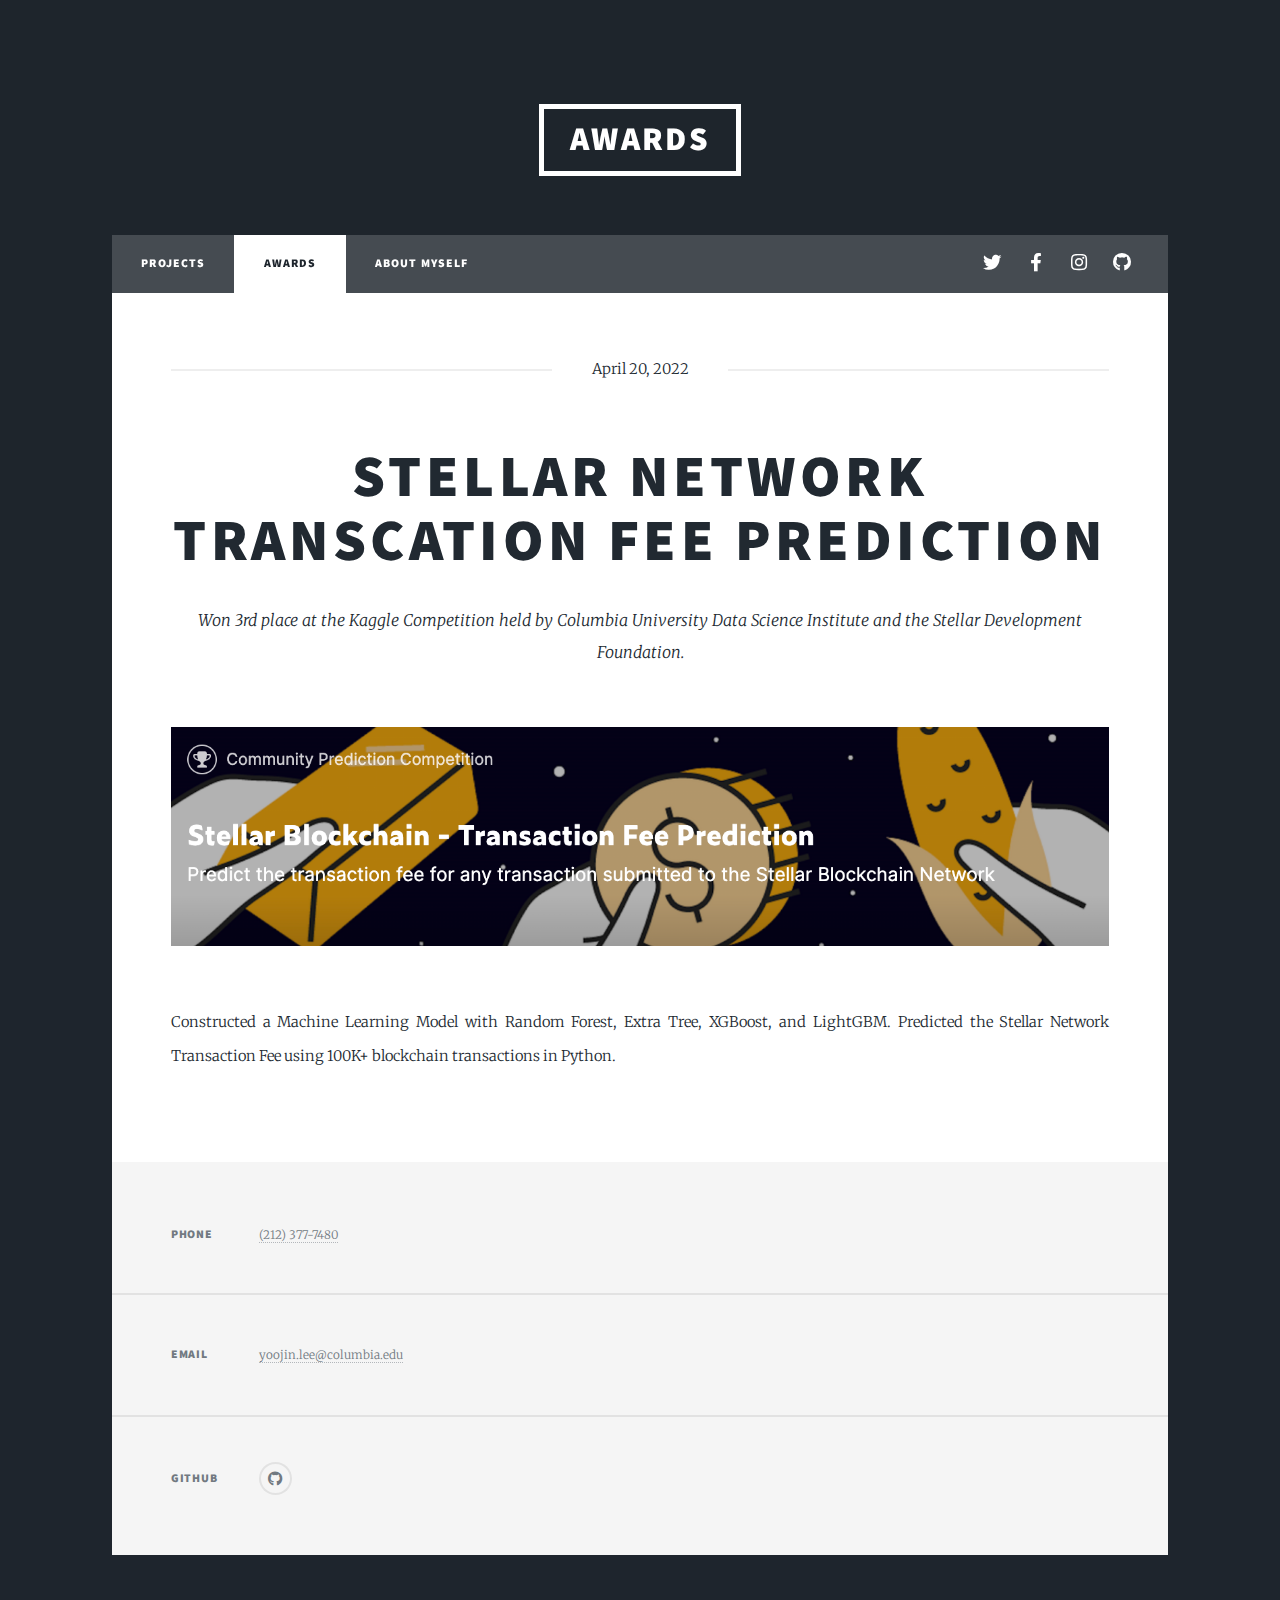
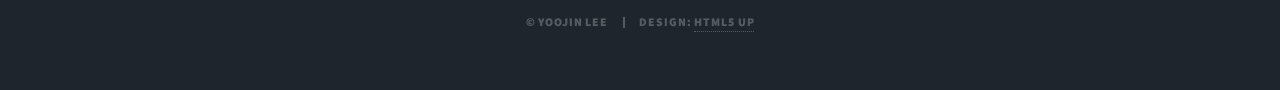
==== commit 74a4e3a5: "Update generic.html" ====
--- a/generic.html
+++ b/generic.html
@@ -6,7 +6,7 @@
 -->
 <html>
 	<head>
-		<title>Generic Page - Massively by HTML5 UP</title>
+		<title>Yoojin Lee's Portfolio</title>
 		<meta charset="utf-8" />
 		<meta name="viewport" content="width=device-width, initial-scale=1, user-scalable=no" />
 		<link rel="stylesheet" href="assets/css/main.css" />
@@ -27,7 +27,7 @@
 						<ul class="links">
 							<li><a href="index.html">Projects</a></li>
 							<li class="active"><a href="generic.html">Awards</a></li>
-							<li><a href="elements.html">Elements Reference</a></li>
+							<li><a href="elements.html">About Myself</a></li>
 						</ul>
 						<ul class="icons">
 							<li><a href="#" class="icon brands fa-twitter"><span class="label">Twitter</span></a></li>
@@ -93,4 +93,4 @@
 			<script src="assets/js/main.js"></script>
 
 	</body>
-</html>+</html>
